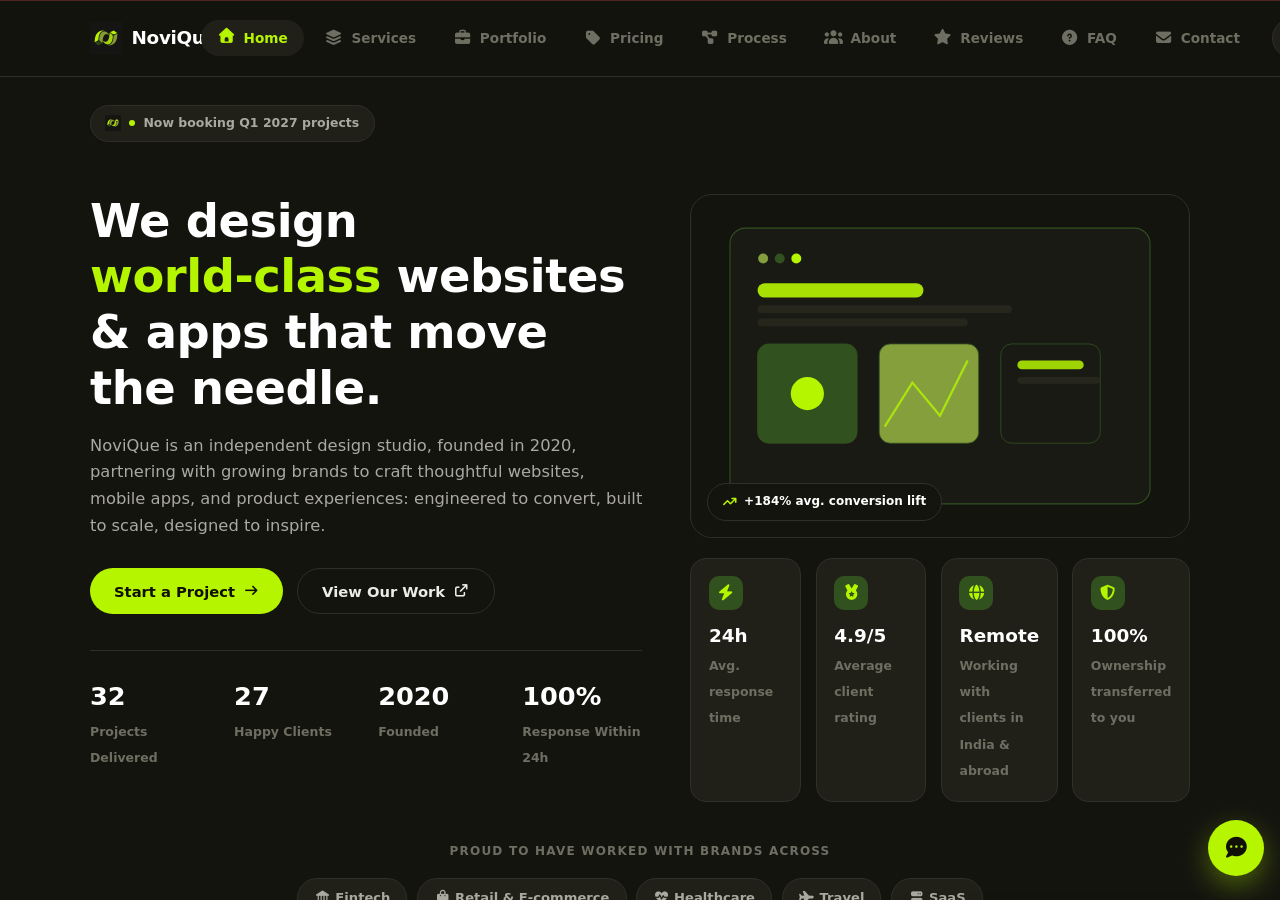
==== index.html @ 252ab69c "Initial publish from zip" ====
<!DOCTYPE html>
<html lang="en">
<head>
<meta charset="UTF-8">
<meta name="viewport" content="width=device-width, initial-scale=1.0, viewport-fit=cover, maximum-scale=5.0">
<title>NoviQue — Designed to Inspire | Independent Design Studio</title>
<meta name="description" content="NoviQue is an independent design studio crafting thoughtful websites, apps, UI/UX and branding for growing brands. Designed to Inspire.">
<meta name="keywords" content="digital agency, web design, web development, UI UX design, branding, mobile app design, AI solutions, SEO, digital marketing, India">
<meta name="author" content="NoviQue">
<meta name="theme-color" content="#14140F">
<meta name="color-scheme" content="dark">
<meta name="application-name" content="NoviQue">
<meta name="mobile-web-app-capable" content="yes">
<meta name="apple-mobile-web-app-capable" content="yes">
<meta name="apple-mobile-web-app-status-bar-style" content="black-translucent">
<meta name="apple-mobile-web-app-title" content="NoviQue">
<meta name="format-detection" content="telephone=no">

<!-- Open Graph -->
<meta property="og:type" content="website">
<meta property="og:title" content="NoviQue — Designed to Inspire">
<meta property="og:description" content="An independent design studio crafting thoughtful websites, apps, UI/UX and branding for growing brands.">
<meta property="og:image" content="assets/img/logo.png">
<meta property="og:url" content="https://novique.github.io/site">
<meta property="og:site_name" content="NoviQue">

<!-- Twitter -->
<meta name="twitter:card" content="summary_large_image">
<meta name="twitter:title" content="NoviQue — Designed to Inspire">
<meta name="twitter:description" content="An independent design studio crafting thoughtful websites, apps, UI/UX and branding for growing brands.">
<meta name="twitter:image" content="assets/img/logo.png">

<!-- Icons / PWA -->
<link rel="icon" type="image/png" sizes="32x32" href="icons/favicon-32.png">
<link rel="icon" type="image/png" sizes="16x16" href="icons/favicon-16.png">
<link rel="shortcut icon" href="icons/favicon.ico">
<link rel="apple-touch-icon" href="icons/apple-touch-icon.png">
<link rel="manifest" href="manifest.json">
<link rel="canonical" href="https://novique.github.io/site">

<!-- Fonts (self-hosted, no external CDN dependency) -->
<link rel="stylesheet" href="css/fonts.css">

<!-- Font Awesome (self-hosted) -->
<link rel="stylesheet" href="vendor/fontawesome/css/all.min.css">

<link rel="stylesheet" href="css/style.css">
</head>
<body>
<a href="#main" class="skip-link">Skip to content</a>

<div class="offline-banner" id="offlineBanner"><i class="fa-solid fa-wifi" aria-hidden="true"></i> You're offline — showing cached content</div>

<div id="loader" aria-hidden="true">
  <div class="loader-inner">
    <img src="assets/img/logo.png" alt="" class="loader-logo">
    <div class="loader-bar"></div>
    <span class="loader-text">Designed to Inspire</span>
  </div>
</div>

<div id="appRoot">

  <!-- ============ TOP BAR ============ -->
  <header class="topbar" id="topbar">
    <div class="container topbar-inner">
      <a href="#" class="topbar-logo" data-tab-link="home" aria-label="NoviQue Home">
        <img src="assets/img/logo.png" alt="">
        <span class="topbar-logo-text">NoviQue</span>
      </a>

      <nav class="desktop-nav" aria-label="Primary">
        <button class="tab-btn" data-tab="home"><i class="fa-solid fa-house" aria-hidden="true"></i> Home</button>
        <button class="tab-btn" data-tab="services"><i class="fa-solid fa-layer-group" aria-hidden="true"></i> Services</button>
        <button class="tab-btn" data-tab="portfolio"><i class="fa-solid fa-briefcase" aria-hidden="true"></i> Portfolio</button>
        <button class="tab-btn" data-tab="pricing"><i class="fa-solid fa-tag" aria-hidden="true"></i> Pricing</button>
        <button class="tab-btn" data-tab="process"><i class="fa-solid fa-diagram-project" aria-hidden="true"></i> Process</button>
        <button class="tab-btn" data-tab="about"><i class="fa-solid fa-users" aria-hidden="true"></i> About</button>
        <button class="tab-btn" data-tab="testimonials"><i class="fa-solid fa-star" aria-hidden="true"></i> Reviews</button>
        <button class="tab-btn" data-tab="faq"><i class="fa-solid fa-circle-question" aria-hidden="true"></i> FAQ</button>
        <button class="tab-btn" data-tab="contact"><i class="fa-solid fa-envelope" aria-hidden="true"></i> Contact</button>
      </nav>

      <div class="topbar-actions">
        <div class="currency-switch" id="currencySwitch">
          <button class="currency-trigger" id="currencyTrigger" aria-haspopup="listbox" aria-expanded="false">
            <span id="currencyTriggerLabel">₹ INR</span>
            <i class="fa-solid fa-chevron-down" aria-hidden="true"></i>
          </button>
          <ul class="currency-panel" id="currencyPanel" role="listbox" aria-label="Choose currency">
            <li class="currency-option active" role="option" aria-selected="true" data-currency="INR">
              <span>₹ INR — Indian Rupee</span>
            </li>
            <li class="currency-option" role="option" aria-selected="false" data-currency="USD">
              <span>$ USD — US Dollar</span><span class="rate">approx.</span>
            </li>
          </ul>
        </div>
        <button class="icon-btn" id="installBtnTop" aria-label="Install NoviQue app" title="Install app" style="display:none;">
          <i class="fa-solid fa-arrow-down-to-line" aria-hidden="true"></i>
        </button>
      </div>
    </div>
  </header>

  <!-- ============ PAGE VIEWPORT ============ -->
  <main class="pages" id="main">

    <!-- ============ HOME ============ -->
    <section class="page active" id="page-home" data-page="home">
      <div class="container page-inner">

        <div class="hero-badge">
          <img src="assets/img/logo.png" alt="">
          <span class="dot" aria-hidden="true"></span>
          Now booking Q1 2027 projects
        </div>

        <div class="hero-grid">
          <div class="hero-copy">
            <h1>We design <span class="accent">world&#8209;class</span> websites &amp; apps that move the needle.</h1>
            <p class="hero-sub">NoviQue is an independent design studio, founded in 2020, partnering with growing brands to craft thoughtful websites, mobile apps, and product experiences: engineered to convert, built to scale, designed to inspire.</p>
            <div class="hero-actions">
              <button class="btn btn-primary" data-tab-link="contact">Start a Project <i class="fa-solid fa-arrow-right" aria-hidden="true"></i></button>
              <button class="btn btn-outline" data-tab-link="portfolio">View Our Work <i class="fa-solid fa-arrow-up-right-from-square" aria-hidden="true"></i></button>
            </div>
            <div class="hero-stats">
              <div class="hero-stat"><b class="counter" data-target="32">0</b><span>Projects Delivered</span></div>
              <div class="hero-stat"><b class="counter" data-target="27">0</b><span>Happy Clients</span></div>
              <div class="hero-stat"><b>2020</b><span>Founded</span></div>
              <div class="hero-stat"><b class="counter" data-target="100" data-suffix="%">0</b><span>Response Within 24h</span></div>
            </div>
          </div>

          <div class="hero-visual">
            <div class="hero-visual-frame">
              <img src="assets/img/hero-visual.svg" alt="Fintech mobile app dashboard mockup" loading="lazy">
              <span class="hero-visual-tag"><i class="fa-solid fa-arrow-trend-up" aria-hidden="true"></i> +184% avg. conversion lift</span>
            </div>
            <div class="home-mini-cards">
              <div class="mini-card">
                <div class="icon"><i class="fa-solid fa-bolt" aria-hidden="true"></i></div>
                <b>24h</b><span>Avg. response time</span>
              </div>
              <div class="mini-card">
                <div class="icon"><i class="fa-solid fa-medal" aria-hidden="true"></i></div>
                <b>4.9/5</b><span>Average client rating</span>
              </div>
              <div class="mini-card">
                <div class="icon"><i class="fa-solid fa-globe" aria-hidden="true"></i></div>
                <b>Remote</b><span>Working with clients in India &amp; abroad</span>
              </div>
              <div class="mini-card">
                <div class="icon"><i class="fa-solid fa-shield-halved" aria-hidden="true"></i></div>
                <b>100%</b><span>Ownership transferred to you</span>
              </div>
            </div>
          </div>
        </div>

        <div class="section-block" style="margin-top:2.5rem;">
          <p class="trust-label">Proud to have worked with brands across</p>
          <div class="trust-row">
            <span class="trust-chip"><i class="fa-solid fa-landmark" aria-hidden="true"></i> Fintech</span>
            <span class="trust-chip"><i class="fa-solid fa-bag-shopping" aria-hidden="true"></i> Retail &amp; E-commerce</span>
            <span class="trust-chip"><i class="fa-solid fa-heart-pulse" aria-hidden="true"></i> Healthcare</span>
            <span class="trust-chip"><i class="fa-solid fa-plane" aria-hidden="true"></i> Travel</span>
            <span class="trust-chip"><i class="fa-solid fa-server" aria-hidden="true"></i> SaaS</span>
          </div>
        </div>

        <div class="home-cta-band section-block">
          <div>
            <h3>Have a project in mind?</h3>
            <p>Tell us about it — we typically reply within one business day.</p>
          </div>
          <button class="btn btn-primary" data-tab-link="contact">Get in Touch <i class="fa-solid fa-arrow-right" aria-hidden="true"></i></button>
        </div>

        <div class="mini-footer">
          <img src="assets/img/logo.png" alt="">
          <p>&copy; <span id="yearHome"></span> NoviQue Studio. All rights reserved.</p>
          <div class="mini-footer-links">
            <a href="#" data-tab-link="faq">Privacy Policy</a>
            <a href="#" data-tab-link="faq">Terms of Service</a>
            <a href="#" data-tab-link="contact">Contact</a>
          </div>
        </div>
      </div>
    </section>

    <!-- ============ SERVICES ============ -->
    <section class="page" id="page-services" data-page="services">
      <div class="container page-inner">
        <div class="page-hero">
          <span class="eyebrow">What We Do</span>
          <h2>Full-spectrum digital craft, under one studio.</h2>
          <p>From first sketch to shipped product, we cover every discipline needed to launch a brand that performs: strategically, visually, and technically.</p>
        </div>

        <div class="services-grid">
          <div class="service-card">
            <span class="service-num">01</span>
            <div class="service-icon"><i class="fa-solid fa-pen-ruler" aria-hidden="true"></i></div>
            <h3>Website Design</h3>
            <p>Bespoke, conversion-focused websites that reflect your brand's ambition, from marketing sites to complex web platforms.</p>
            <div class="service-tags"><span>Figma</span><span>Design Systems</span><span>Responsive</span></div>
            <div class="service-price-tag"><b class="price-inr" data-inr="24999">₹24,999</b><span>starting</span></div>
          </div>
          <div class="service-card">
            <span class="service-num">02</span>
            <div class="service-icon"><i class="fa-solid fa-code" aria-hidden="true"></i></div>
            <h3>Web Development</h3>
            <p>Fast, scalable front and back-end builds using modern frameworks, headless CMS, and rock-solid architecture.</p>
            <div class="service-tags"><span>React</span><span>Next.js</span><span>Headless CMS</span></div>
            <div class="service-price-tag"><b class="price-inr" data-inr="39999">₹39,999</b><span>starting</span></div>
          </div>
          <div class="service-card">
            <span class="service-num">03</span>
            <div class="service-icon"><i class="fa-solid fa-mobile-screen-button" aria-hidden="true"></i></div>
            <h3>Mobile App Design</h3>
            <p>Native and cross-platform app experiences engineered for delight, retention, and App Store-ready polish.</p>
            <div class="service-tags"><span>iOS</span><span>Android</span><span>Prototyping</span></div>
            <div class="service-price-tag"><b class="price-inr" data-inr="59999">₹59,999</b><span>starting</span></div>
          </div>
          <div class="service-card">
            <span class="service-num">04</span>
            <div class="service-icon"><i class="fa-solid fa-layer-group" aria-hidden="true"></i></div>
            <h3>UI/UX Design</h3>
            <p>Research-driven interface design that balances aesthetics with usability, validated through real user testing.</p>
            <div class="service-tags"><span>User Research</span><span>Wireframes</span><span>Motion</span></div>
            <div class="service-price-tag"><b class="price-inr" data-inr="19999">₹19,999</b><span>starting</span></div>
          </div>
          <div class="service-card">
            <span class="service-num">05</span>
            <div class="service-icon"><i class="fa-solid fa-palette" aria-hidden="true"></i></div>
            <h3>Branding</h3>
            <p>Identity systems: logo, typography, voice, and visual language, built to travel across every touchpoint.</p>
            <div class="service-tags"><span>Identity</span><span>Strategy</span><span>Guidelines</span></div>
            <div class="service-price-tag"><b class="price-inr" data-inr="14999">₹14,999</b><span>starting</span></div>
          </div>
          <div class="service-card">
            <span class="service-num">06</span>
            <div class="service-icon"><i class="fa-solid fa-brain" aria-hidden="true"></i></div>
            <h3>AI Solutions</h3>
            <p>Custom AI integrations, intelligent automations, and LLM-powered features embedded directly into your product.</p>
            <div class="service-tags"><span>LLM Integration</span><span>Automation</span><span>Copilots</span></div>
            <div class="service-price-tag"><b class="price-inr" data-inr="49999">₹49,999</b><span>starting</span></div>
          </div>
          <div class="service-card">
            <span class="service-num">07</span>
            <div class="service-icon"><i class="fa-solid fa-bullhorn" aria-hidden="true"></i></div>
            <h3>Digital Marketing</h3>
            <p>Performance campaigns across paid, social, and email, engineered around funnels that actually convert.</p>
            <div class="service-tags"><span>Paid Media</span><span>Email</span><span>Analytics</span></div>
            <div class="service-price-tag"><b class="price-inr" data-inr="12999">₹12,999</b><span>/ month</span></div>
          </div>
          <div class="service-card">
            <span class="service-num">08</span>
            <div class="service-icon"><i class="fa-solid fa-magnifying-glass-chart" aria-hidden="true"></i></div>
            <h3>SEO</h3>
            <p>Technical and content SEO that compounds, built for organic growth that outlasts any single campaign.</p>
            <div class="service-tags"><span>Technical SEO</span><span>Content</span><span>Link Building</span></div>
            <div class="service-price-tag"><b class="price-inr" data-inr="9999">₹9,999</b><span>/ month</span></div>
          </div>
          <div class="service-card">
            <span class="service-num">09</span>
            <div class="service-icon"><i class="fa-solid fa-cubes" aria-hidden="true"></i></div>
            <h3>Custom Software</h3>
            <p>Internal tools, SaaS platforms, and complex web applications engineered for scale and long-term maintainability.</p>
            <div class="service-tags"><span>SaaS</span><span>APIs</span><span>Cloud</span></div>
            <div class="service-price-tag"><b>Custom</b><span>quote</span></div>
          </div>
        </div>

        <div class="home-cta-band section-block">
          <div>
            <h3>Not sure which service fits?</h3>
            <p>Chat with Nova or send us your idea, we'll point you in the right direction.</p>
          </div>
          <button class="btn btn-primary" data-tab-link="contact">Ask Us <i class="fa-solid fa-arrow-right" aria-hidden="true"></i></button>
        </div>
      </div>
    </section>

    <!-- ============ PORTFOLIO ============ -->
    <section class="page" id="page-portfolio" data-page="portfolio">
      <div class="container page-inner">
        <div class="page-hero">
          <span class="eyebrow">Selected Work</span>
          <h2>Projects our clients are proud to show off.</h2>
          <p>A look at recent engagements across mobile apps, websites, branding and UI/UX.</p>
        </div>

        <div class="filter-bar" role="group" aria-label="Filter portfolio by category">
          <button class="filter-btn active" data-filter="all">All Work</button>
          <button class="filter-btn" data-filter="web">Web Design</button>
          <button class="filter-btn" data-filter="app">Mobile Apps</button>
          <button class="filter-btn" data-filter="brand">Branding</button>
          <button class="filter-btn" data-filter="uiux">UI/UX</button>
        </div>

        <div class="portfolio-grid" id="portfolioGrid">
          <article class="project-card show" data-category="app">
            <div class="project-media">
              <img src="assets/img/projects/orbital-finance.svg" alt="Orbital Finance mobile banking app interface" loading="lazy">
              <span class="project-cat">Mobile App</span>
            </div>
            <div class="project-info">
              <h3>Orbital Finance</h3>
              <p>Mobile banking app redesign for a fintech scale-up.</p>
              <div class="project-tags"><span>Figma</span><span>Swift UI</span><span>Fintech</span></div>
              <div class="project-result"><i class="fa-solid fa-arrow-trend-up" aria-hidden="true"></i> +64% user engagement</div>
            </div>
          </article>

          <article class="project-card show" data-category="web">
            <div class="project-media">
              <img src="assets/img/projects/northfield-goods.svg" alt="Northfield e-commerce website design" loading="lazy">
              <span class="project-cat">Web Design</span>
            </div>
            <div class="project-info">
              <h3>Northfield Goods</h3>
              <p>Headless commerce experience for a premium homeware brand.</p>
              <div class="project-tags"><span>Next.js</span><span>Shopify</span><span>E-commerce</span></div>
              <div class="project-result"><i class="fa-solid fa-arrow-trend-up" aria-hidden="true"></i> +112% conversion rate</div>
            </div>
          </article>

          <article class="project-card show" data-category="brand">
            <div class="project-media">
              <img src="assets/img/projects/quanta-health.svg" alt="Quanta Health brand identity design" loading="lazy">
              <span class="project-cat">Branding</span>
            </div>
            <div class="project-info">
              <h3>Quanta Health</h3>
              <p>Full identity system for a digital health platform.</p>
              <div class="project-tags"><span>Identity</span><span>Guidelines</span><span>Healthcare</span></div>
              <div class="project-result"><i class="fa-solid fa-arrow-trend-up" aria-hidden="true"></i> Rebrand across 14 touchpoints</div>
            </div>
          </article>

          <article class="project-card show" data-category="uiux">
            <div class="project-media">
              <img src="assets/img/projects/voltiq-dashboard.svg" alt="Voltiq SaaS dashboard UI/UX design" loading="lazy">
              <span class="project-cat">UI/UX</span>
            </div>
            <div class="project-info">
              <h3>Voltiq Dashboard</h3>
              <p>Data-dense SaaS dashboard redesigned for clarity.</p>
              <div class="project-tags"><span>User Research</span><span>Design System</span><span>SaaS</span></div>
              <div class="project-result"><i class="fa-solid fa-arrow-trend-up" aria-hidden="true"></i> -38% support tickets</div>
            </div>
          </article>

          <article class="project-card show" data-category="app">
            <div class="project-media">
              <img src="assets/img/projects/aeroloop-travel.svg" alt="Aeroloop travel booking app design" loading="lazy">
              <span class="project-cat">Mobile App</span>
            </div>
            <div class="project-info">
              <h3>Aeroloop Travel</h3>
              <p>Cross-platform booking app for a travel-tech startup.</p>
              <div class="project-tags"><span>React Native</span><span>Prototyping</span><span>Travel</span></div>
              <div class="project-result"><i class="fa-solid fa-arrow-trend-up" aria-hidden="true"></i> 4.8 star App Store rating</div>
            </div>
          </article>

          <article class="project-card show" data-category="web">
            <div class="project-media">
              <img src="assets/img/projects/lumen-retail.svg" alt="Lumen Retail marketing website design" loading="lazy">
              <span class="project-cat">Web Design</span>
            </div>
            <div class="project-info">
              <h3>Lumen Retail</h3>
              <p>Marketing site and CMS overhaul for a retail group.</p>
              <div class="project-tags"><span>Webflow</span><span>Animation</span><span>Retail</span></div>
              <div class="project-result"><i class="fa-solid fa-arrow-trend-up" aria-hidden="true"></i> +76% organic traffic</div>
            </div>
          </article>
        </div>

        <div class="empty-state" id="portfolioEmpty" style="display:none;">
          <i class="fa-regular fa-folder-open" aria-hidden="true"></i>
          No projects in this category yet — check back soon.
        </div>

        <!-- ============ CASE STUDIES ============ -->
        <div class="section-block" style="margin-top:2.75rem;">
          <div class="section-title-row">
            <span class="eyebrow">Deep Dives</span>
            <h2>The story behind the pixels.</h2>
            <p>A closer look at how we approach discovery, design and delivery. Tap a project to expand its case study.</p>
          </div>

          <div class="case-list">
            <div class="case-item">
              <div class="case-head" data-case-toggle>
                <div class="case-head-left">
                  <span class="case-num">01</span>
                  <div>
                    <h3>Orbital Finance: Mobile Banking Reimagined</h3>
                    <span>Fintech · Mobile App Design &amp; Development</span>
                  </div>
                </div>
                <span class="case-toggle"><i class="fa-solid fa-plus" aria-hidden="true"></i></span>
              </div>
              <div class="case-body">
                <div class="case-body-inner">
                  <img src="assets/img/projects/orbital-finance-case.svg" alt="Orbital Finance app screens" loading="lazy">
                  <div>
                    <p>Orbital Finance came to us with a functional but dated banking app losing users to sleeker competitors. We rebuilt the experience from research up: simplifying navigation, redesigning the transaction flow, and introducing a calmer visual language.</p>
                    <div class="case-meta">
                      <div><b>+64%</b><span>Engagement lift</span></div>
                      <div><b>12 wks</b><span>Design to launch</span></div>
                      <div><b>4.7 stars</b><span>App Store rating</span></div>
                      <div><b>-41%</b><span>Support tickets</span></div>
                    </div>
                    <button class="btn btn-sm btn-outline" data-tab-link="contact">Discuss a similar project</button>
                  </div>
                </div>
              </div>
            </div>

            <div class="case-item">
              <div class="case-head" data-case-toggle>
                <div class="case-head-left">
                  <span class="case-num">02</span>
                  <div>
                    <h3>Northfield Goods: Headless Commerce Rebuild</h3>
                    <span>Retail · Web Development &amp; SEO</span>
                  </div>
                </div>
                <span class="case-toggle"><i class="fa-solid fa-plus" aria-hidden="true"></i></span>
              </div>
              <div class="case-body">
                <div class="case-body-inner">
                  <img src="assets/img/projects/northfield-goods-case.svg" alt="Northfield Goods website screens" loading="lazy">
                  <div>
                    <p>Northfield needed a storefront that matched the quality of their products. We migrated them to a headless architecture, rebuilt the design system, and layered in technical SEO, turning their site into a genuine growth channel.</p>
                    <div class="case-meta">
                      <div><b>+112%</b><span>Conversion rate</span></div>
                      <div><b>+76%</b><span>Organic traffic</span></div>
                      <div><b>1.2s</b><span>Avg. load time</span></div>
                      <div><b>9 wks</b><span>Full rebuild</span></div>
                    </div>
                    <button class="btn btn-sm btn-outline" data-tab-link="contact">Discuss a similar project</button>
                  </div>
                </div>
              </div>
            </div>

            <div class="case-item">
              <div class="case-head" data-case-toggle>
                <div class="case-head-left">
                  <span class="case-num">03</span>
                  <div>
                    <h3>Voltiq: Simplifying a Complex SaaS Dashboard</h3>
                    <span>SaaS · UI/UX Design &amp; Design Systems</span>
                  </div>
                </div>
                <span class="case-toggle"><i class="fa-solid fa-plus" aria-hidden="true"></i></span>
              </div>
              <div class="case-body">
                <div class="case-body-inner">
                  <img src="assets/img/projects/voltiq-dashboard-case.svg" alt="Voltiq dashboard redesign screens" loading="lazy">
                  <div>
                    <p>Voltiq's dashboard had grown organically for years into something powerful but overwhelming. Through structured user research and a new component-based design system, we cut cognitive load without removing functionality.</p>
                    <div class="case-meta">
                      <div><b>-38%</b><span>Support tickets</span></div>
                      <div><b>+29%</b><span>Feature adoption</span></div>
                      <div><b>140+</b><span>Components shipped</span></div>
                      <div><b>16 wks</b><span>Research to rollout</span></div>
                    </div>
                    <button class="btn btn-sm btn-outline" data-tab-link="contact">Discuss a similar project</button>
                  </div>
                </div>
              </div>
            </div>
          </div>
        </div>

        <div class="home-cta-band section-block">
          <div>
            <h3>Want to see more?</h3>
            <p>Ask us for a curated deck of case studies relevant to your industry.</p>
          </div>
          <button class="btn btn-primary" data-tab-link="contact">See Full Portfolio <i class="fa-solid fa-arrow-right" aria-hidden="true"></i></button>
        </div>
      </div>
    </section>

    <!-- ============ PRICING ============ -->
    <section class="page" id="page-pricing" data-page="pricing">
      <div class="container page-inner">
        <div class="page-hero">
          <span class="eyebrow">Investment</span>
          <h2>Transparent pricing for every stage of growth.</h2>
          <p>Every plan is a starting point. We tailor scope, timeline and team composition to your goals during a free discovery call.</p>
        </div>

        <div class="pricing-intro-note" id="pricingIntroNote">
          <i class="fa-solid fa-circle-info" aria-hidden="true"></i>
          <span id="pricingIntroText">Prices shown in Indian Rupees (₹). Switch to USD from the currency selector at the top for an approximate conversion.</span>
        </div>

        <div class="pricing-grid">
          <div class="price-card">
            <div class="price-tier">Starter</div>
            <div class="price-amount"><b class="price-inr" data-inr="79999">₹79,999</b><span>/ project</span></div>
            <div class="price-amount-usd price-usd-line" data-inr="79999">approx. $963 USD</div>
            <p class="price-desc">For early-stage brands needing a polished, professional launchpad.</p>
            <ul class="price-features">
              <li><i class="fa-solid fa-circle-check" aria-hidden="true"></i> Up to 5 custom pages</li>
              <li><i class="fa-solid fa-circle-check" aria-hidden="true"></i> Responsive web design</li>
              <li><i class="fa-solid fa-circle-check" aria-hidden="true"></i> Basic SEO setup</li>
              <li><i class="fa-solid fa-circle-check" aria-hidden="true"></i> Content management system</li>
              <li><i class="fa-solid fa-circle-check" aria-hidden="true"></i> 2 weeks turnaround</li>
              <li><i class="fa-solid fa-circle-check" aria-hidden="true"></i> 30 days of support</li>
            </ul>
            <button class="btn btn-outline btn-block" data-tab-link="contact">Get Started</button>
          </div>

          <div class="price-card featured">
            <span class="price-badge">Most Popular</span>
            <div class="price-tier">Growth</div>
            <div class="price-amount"><b class="price-inr" data-inr="219999">₹2,19,999</b><span>/ project</span></div>
            <div class="price-amount-usd price-usd-line" data-inr="219999">approx. $2,650 USD</div>
            <p class="price-desc">For growing companies that need a full brand &amp; product experience.</p>
            <ul class="price-features">
              <li><i class="fa-solid fa-circle-check" aria-hidden="true"></i> Up to 15 custom pages</li>
              <li><i class="fa-solid fa-circle-check" aria-hidden="true"></i> UI/UX design system</li>
              <li><i class="fa-solid fa-circle-check" aria-hidden="true"></i> Advanced SEO &amp; analytics</li>
              <li><i class="fa-solid fa-circle-check" aria-hidden="true"></i> CMS + headless architecture</li>
              <li><i class="fa-solid fa-circle-check" aria-hidden="true"></i> Basic branding refresh</li>
              <li><i class="fa-solid fa-circle-check" aria-hidden="true"></i> 6 weeks turnaround</li>
              <li><i class="fa-solid fa-circle-check" aria-hidden="true"></i> 90 days of support</li>
            </ul>
            <button class="btn btn-primary btn-block" data-tab-link="contact">Get Started</button>
          </div>

          <div class="price-card">
            <div class="price-tier">Premium</div>
            <div class="price-amount"><b>Custom</b><span>quote</span></div>
            <div class="price-amount-usd">Tailored to scope</div>
            <p class="price-desc">For established brands and platforms needing full-scale digital transformation.</p>
            <ul class="price-features">
              <li><i class="fa-solid fa-circle-check" aria-hidden="true"></i> Unlimited pages &amp; flows</li>
              <li><i class="fa-solid fa-circle-check" aria-hidden="true"></i> Full brand identity system</li>
              <li><i class="fa-solid fa-circle-check" aria-hidden="true"></i> Native or cross-platform app</li>
              <li><i class="fa-solid fa-circle-check" aria-hidden="true"></i> Custom software &amp; AI features</li>
              <li><i class="fa-solid fa-circle-check" aria-hidden="true"></i> Dedicated project team</li>
              <li><i class="fa-solid fa-circle-check" aria-hidden="true"></i> Priority support &amp; SLAs</li>
              <li><i class="fa-solid fa-circle-check" aria-hidden="true"></i> Ongoing growth partnership</li>
            </ul>
            <button class="btn btn-outline btn-block" data-tab-link="contact">Request a Quote</button>
          </div>
        </div>

        <h3 class="pricing-addon-title">Add-ons &amp; retainers</h3>
        <div class="addon-grid">
          <div class="addon-card">
            <div><b>Monthly SEO retainer</b><span>Ongoing technical &amp; content SEO</span></div>
            <div class="addon-price price-inr" data-inr="9999">₹9,999/mo</div>
          </div>
          <div class="addon-card">
            <div><b>Monthly maintenance</b><span>Updates, backups &amp; monitoring</span></div>
            <div class="addon-price price-inr" data-inr="4999">₹4,999/mo</div>
          </div>
          <div class="addon-card">
            <div><b>Extra design page</b><span>Beyond plan scope</span></div>
            <div class="addon-price price-inr" data-inr="3999">₹3,999</div>
          </div>
          <div class="addon-card">
            <div><b>Rush delivery</b><span>Priority scheduling</span></div>
            <div class="addon-price price-inr" data-inr="14999">₹14,999</div>
          </div>
        </div>
      </div>
    </section>

    <!-- ============ PROCESS ============ -->
    <section class="page" id="page-process" data-page="process">
      <div class="container page-inner">
        <div class="page-hero">
          <span class="eyebrow">How We Work</span>
          <h2>A proven process, refined over 30+ projects.</h2>
          <p>Every engagement follows the same disciplined path: from understanding your business to supporting you long after launch.</p>
        </div>

        <div class="process-timeline">
          <div class="process-step">
            <div class="process-dot">01</div>
            <div><h4>Discover</h4><p>Stakeholder interviews, audits &amp; goal-setting.</p></div>
          </div>
          <div class="process-step">
            <div class="process-dot">02</div>
            <div><h4>Strategy</h4><p>Positioning, sitemaps &amp; success metrics.</p></div>
          </div>
          <div class="process-step">
            <div class="process-dot">03</div>
            <div><h4>Wireframe</h4><p>Low-fidelity structure &amp; user flows.</p></div>
          </div>
          <div class="process-step">
            <div class="process-dot">04</div>
            <div><h4>Design</h4><p>High-fidelity UI, motion &amp; design systems.</p></div>
          </div>
          <div class="process-step">
            <div class="process-dot">05</div>
            <div><h4>Development</h4><p>Clean, scalable, well-tested engineering.</p></div>
          </div>
          <div class="process-step">
            <div class="process-dot">06</div>
            <div><h4>Launch</h4><p>QA, performance tuning &amp; go-live support.</p></div>
          </div>
          <div class="process-step">
            <div class="process-dot">07</div>
            <div><h4>Support</h4><p>Ongoing care, iteration &amp; optimization.</p></div>
          </div>
        </div>

        <div class="home-cta-band section-block">
          <div>
            <h3>Ready to start Step 01?</h3>
            <p>Book a free discovery call and let's talk through your goals.</p>
          </div>
          <button class="btn btn-primary" data-tab-link="contact">Book a Call <i class="fa-solid fa-arrow-right" aria-hidden="true"></i></button>
        </div>
      </div>
    </section>

    <!-- ============ ABOUT ============ -->
    <section class="page" id="page-about" data-page="about">
      <div class="container page-inner">
        <div class="page-hero">
          <span class="eyebrow">About NoviQue</span>
          <h2>A studio built for brands who refuse to look ordinary.</h2>
        </div>

        <div class="about-grid">
          <div>
            <div class="about-visual">
              <img src="assets/img/about-visual.svg" alt="NoviQue design studio team collaborating" loading="lazy">
            </div>
          </div>
          <div class="about-copy">
            <p>NoviQue started in 2020 as a small design studio with a simple belief: most digital products settle for "good enough." We didn't want to build good enough. We wanted to build the kind of work our clients are genuinely proud to show off.</p>
            <p>We're a small, hands-on team of designers, engineers, and strategists working directly with founders and growing teams to ship websites and apps that actually move business metrics, not just fill a portfolio. No account managers, no hand-offs: you work with the people actually building your project.</p>
            <div class="about-values">
              <div class="about-value">
                <i class="fa-solid fa-bullseye" aria-hidden="true"></i>
                <div><b>Outcome-obsessed</b><p>Every pixel is tied to a measurable goal.</p></div>
              </div>
              <div class="about-value">
                <i class="fa-solid fa-handshake" aria-hidden="true"></i>
                <div><b>True partnership</b><p>We embed with your team, not just your inbox.</p></div>
              </div>
              <div class="about-value">
                <i class="fa-solid fa-gem" aria-hidden="true"></i>
                <div><b>Craft over trends</b><p>Timeless design decisions, not fads.</p></div>
              </div>
              <div class="about-value">
                <i class="fa-solid fa-bolt" aria-hidden="true"></i>
                <div><b>Built to scale</b><p>Architecture and systems made for growth.</p></div>
              </div>
            </div>
          </div>
        </div>

        <div class="about-counters">
          <div class="counter-item"><b class="counter" data-target="32">0</b><span>Projects Completed</span></div>
          <div class="counter-item"><b class="counter" data-target="27">0</b><span>Happy Clients</span></div>
          <div class="counter-item"><b>2020</b><span>Founded</span></div>
          <div class="counter-item"><b class="counter" data-target="100" data-suffix="%">0</b><span>Response Within 24h</span></div>
        </div>
      </div>
    </section>

    <!-- ============ TESTIMONIALS ============ -->
    <section class="page" id="page-testimonials" data-page="testimonials">
      <div class="container page-inner">
        <div class="page-hero">
          <span class="eyebrow">Client Voices</span>
          <h2>Trusted by teams who demand excellence.</h2>
        </div>

        <div class="testi-grid">
          <div class="testi-card">
            <div class="testi-stars" aria-label="5 out of 5 stars"><i class="fa-solid fa-star"></i><i class="fa-solid fa-star"></i><i class="fa-solid fa-star"></i><i class="fa-solid fa-star"></i><i class="fa-solid fa-star"></i></div>
            <p class="testi-quote">NoviQue didn't just redesign our app, they rebuilt how our users think about our product. Engagement metrics we'd been chasing for two years moved within a single quarter.</p>
            <div class="testi-person">
              <div class="testi-avatar">EM</div>
              <div><b>Elena Marsh</b><span>Head of Product, Orbital Finance</span></div>
            </div>
          </div>
          <div class="testi-card">
            <div class="testi-stars" aria-label="5 out of 5 stars"><i class="fa-solid fa-star"></i><i class="fa-solid fa-star"></i><i class="fa-solid fa-star"></i><i class="fa-solid fa-star"></i><i class="fa-solid fa-star"></i></div>
            <p class="testi-quote">The team's process is exceptional: thorough discovery, sharp strategy, and design work that felt custom-built for our brand from the very first concept.</p>
            <div class="testi-person">
              <div class="testi-avatar">DO</div>
              <div><b>Daniel Osei</b><span>Founder, Northfield Goods</span></div>
            </div>
          </div>
          <div class="testi-card">
            <div class="testi-stars" aria-label="5 out of 5 stars"><i class="fa-solid fa-star"></i><i class="fa-solid fa-star"></i><i class="fa-solid fa-star"></i><i class="fa-solid fa-star"></i><i class="fa-solid fa-star"></i></div>
            <p class="testi-quote">We've worked with three other agencies before NoviQue. None came close to this level of craft, communication, and genuine investment in our results.</p>
            <div class="testi-person">
              <div class="testi-avatar">PN</div>
              <div><b>Priya Nathan</b><span>VP Design, Voltiq</span></div>
            </div>
          </div>
          <div class="testi-card">
            <div class="testi-stars" aria-label="5 out of 5 stars"><i class="fa-solid fa-star"></i><i class="fa-solid fa-star"></i><i class="fa-solid fa-star"></i><i class="fa-solid fa-star"></i><i class="fa-solid fa-star"></i></div>
            <p class="testi-quote">Our new site paid for itself within six weeks of launch. NoviQue understands that great design has to perform, not just look good.</p>
            <div class="testi-person">
              <div class="testi-avatar">MV</div>
              <div><b>Marcus Vale</b><span>CEO, Lumen Retail</span></div>
            </div>
          </div>
        </div>
      </div>
    </section>

    <!-- ============ FAQ ============ -->
    <section class="page" id="page-faq" data-page="faq">
      <div class="container page-inner">
        <div class="page-hero">
          <span class="eyebrow">Questions</span>
          <h2>Frequently asked questions.</h2>
          <p>Can't find what you're looking for? Reach out and our team will get back to you within one business day.</p>
        </div>

        <div class="faq-wrap">
          <div class="faq-item">
            <div class="faq-q" data-faq-toggle><h4>How long does a typical project take?</h4><i class="fa-solid fa-plus" aria-hidden="true"></i></div>
            <div class="faq-a"><div class="faq-a-inner">Timelines depend on scope: a marketing site typically takes 2 to 4 weeks, while a full product design and development engagement runs 8 to 16 weeks. We'll give you a precise timeline after our discovery call.</div></div>
          </div>
          <div class="faq-item">
            <div class="faq-q" data-faq-toggle><h4>Do you work with startups or only enterprise clients?</h4><i class="fa-solid fa-plus" aria-hidden="true"></i></div>
            <div class="faq-a"><div class="faq-a-inner">Both. Our Starter and Growth plans are built for early-stage and scaling companies, while our Premium tier serves enterprise teams needing dedicated resourcing and custom software.</div></div>
          </div>
          <div class="faq-item">
            <div class="faq-q" data-faq-toggle><h4>What does the payment structure look like?</h4><i class="fa-solid fa-plus" aria-hidden="true"></i></div>
            <div class="faq-a"><div class="faq-a-inner">Most engagements are split into three milestones: 40% at kickoff, 30% at design approval, and 30% at launch. Retainer and monthly billing options are available for ongoing partnerships. Payments accepted via UPI, bank transfer and major cards.</div></div>
          </div>
          <div class="faq-item">
            <div class="faq-q" data-faq-toggle><h4>Will I own the final designs and code?</h4><i class="fa-solid fa-plus" aria-hidden="true"></i></div>
            <div class="faq-a"><div class="faq-a-inner">Absolutely. Once final payment is received, full ownership of all design files, source code and assets transfers to you: no licensing fees, no lock-in.</div></div>
          </div>
          <div class="faq-item">
            <div class="faq-q" data-faq-toggle><h4>Do you offer support after launch?</h4><i class="fa-solid fa-plus" aria-hidden="true"></i></div>
            <div class="faq-a"><div class="faq-a-inner">Yes, every plan includes a support window post-launch, and we offer ongoing retainer packages for continued iteration, monitoring and optimization work.</div></div>
          </div>
          <div class="faq-item">
            <div class="faq-q" data-faq-toggle><h4>Can you work with our existing in-house team?</h4><i class="fa-solid fa-plus" aria-hidden="true"></i></div>
            <div class="faq-a"><div class="faq-a-inner">Definitely. We regularly collaborate alongside internal design, product and engineering teams, either leading a workstream or supporting yours as an extension of it.</div></div>
          </div>
          <div class="faq-item">
            <div class="faq-q" data-faq-toggle><h4>Do you charge in Indian Rupees or US Dollars?</h4><i class="fa-solid fa-plus" aria-hidden="true"></i></div>
            <div class="faq-a"><div class="faq-a-inner">Our default pricing is listed in Indian Rupees (₹). International clients can view an approximate USD conversion using the currency switcher, and final invoices can be issued in either currency by agreement.</div></div>
          </div>
        </div>
      </div>
    </section>

    <!-- ============ CONTACT ============ -->
    <section class="page" id="page-contact" data-page="contact">
      <div class="container page-inner">
        <div class="page-hero">
          <span class="eyebrow">Get In Touch</span>
          <h2>Let's build something worth remembering.</h2>
          <p>Tell us about your project and we'll respond within one business day.</p>
        </div>

        <div class="contact-detail">
          <i class="fa-solid fa-envelope" aria-hidden="true"></i>
          <div><a href="mailto:novique.team@gmail.com">novique.team@gmail.com</a><span>General &amp; project inquiries</span></div>
        </div>
        <div class="contact-detail">
          <i class="fa-solid fa-phone" aria-hidden="true"></i>
          <div><a href="tel:+919366915733">+91 93669 15733</a><span>Mon to Sat, 10am to 7pm IST</span></div>
        </div>
        <div class="contact-detail">
          <i class="fa-brands fa-whatsapp" aria-hidden="true"></i>
          <div><a href="https://wa.me/919366915733" target="_blank" rel="noopener">+91 93669 15733</a><span>Chat with us on WhatsApp</span></div>
        </div>
        <div class="contact-detail">
          <i class="fa-solid fa-location-dot" aria-hidden="true"></i>
          <div><b>Remote-first studio, India</b><span>Working with clients everywhere</span></div>
        </div>

        <div class="contact-quick-row">
          <a class="contact-quick whatsapp" href="https://wa.me/919366915733" target="_blank" rel="noopener"><i class="fa-brands fa-whatsapp" aria-hidden="true"></i> WhatsApp</a>
          <a class="contact-quick mail" href="mailto:novique.team@gmail.com"><i class="fa-solid fa-envelope" aria-hidden="true"></i> Email</a>
          <a class="contact-quick call" href="tel:+919366915733"><i class="fa-solid fa-phone" aria-hidden="true"></i> Call</a>
        </div>

        <div class="contact-social">
          <a href="https://instagram.com/novique.team" target="_blank" rel="noopener" aria-label="NoviQue on Instagram"><i class="fa-brands fa-instagram" aria-hidden="true"></i></a>
          <a href="https://linkedin.com/company/novique" target="_blank" rel="noopener" aria-label="NoviQue on LinkedIn"><i class="fa-brands fa-linkedin-in" aria-hidden="true"></i></a>
          <a href="https://x.com/novique" target="_blank" rel="noopener" aria-label="NoviQue on X"><i class="fa-brands fa-x-twitter" aria-hidden="true"></i></a>
          <a href="https://dribbble.com/novique" target="_blank" rel="noopener" aria-label="NoviQue on Dribbble"><i class="fa-brands fa-dribbble" aria-hidden="true"></i></a>
        </div>

        <form class="contact-form" id="contactForm" novalidate>
          <div class="form-success" id="formSuccess"><i class="fa-solid fa-circle-check" aria-hidden="true"></i> Thanks, your message has been sent. We'll be in touch within one business day.</div>
          <div class="form-row">
            <div class="form-group">
              <label for="fname">Full Name</label>
              <input type="text" id="fname" name="fname" placeholder="Your full name" required autocomplete="name">
            </div>
            <div class="form-group">
              <label for="femail">Email Address</label>
              <input type="email" id="femail" name="femail" placeholder="you@company.com" required autocomplete="email">
            </div>
          </div>
          <div class="form-row">
            <div class="form-group">
              <label for="fphone">Phone / WhatsApp</label>
              <input type="tel" id="fphone" name="fphone" placeholder="+91 XXXXX XXXXX" autocomplete="tel">
            </div>
            <div class="form-group">
              <label for="fservice">Service Needed</label>
              <select id="fservice" name="fservice">
                <option>Website Design</option>
                <option>Web Development</option>
                <option>Mobile App Design</option>
                <option>UI/UX Design</option>
                <option>Branding</option>
                <option>AI Solutions</option>
                <option>Digital Marketing</option>
                <option>SEO</option>
                <option>Custom Software</option>
                <option>Not sure yet</option>
              </select>
            </div>
          </div>
          <div class="form-group">
            <label for="fbudget">Estimated Budget (INR)</label>
            <select id="fbudget" name="fbudget">
              <option>Under ₹50,000</option>
              <option>₹50,000 to ₹1,50,000</option>
              <option>₹1,50,000 to ₹5,00,000</option>
              <option>₹5,00,000+</option>
            </select>
          </div>
          <div class="form-group">
            <label for="fmessage">Project Details</label>
            <textarea id="fmessage" name="fmessage" placeholder="Tell us about your goals, timeline, and anything else we should know..." required></textarea>
          </div>
          <button type="submit" class="btn btn-primary btn-block">Send Project Inquiry <i class="fa-solid fa-paper-plane" aria-hidden="true"></i></button>
          <p class="form-note">By submitting, you agree to our <a href="#" data-tab-link="faq">Privacy Policy</a>. No spam, ever. This form opens your email app — no data is stored on our servers.</p>
        </form>

        <div class="mini-footer">
          <img src="assets/img/logo.png" alt="">
          <p>NoviQue Studio · novique.team@gmail.com · +91 93669 15733</p>
          <p>&copy; <span id="yearContact"></span> NoviQue. All rights reserved.</p>
        </div>
      </div>
    </section>

  </main>

  <!-- ============ BOTTOM TAB BAR (mobile) ============ -->
  <nav class="tabbar" id="tabbar" aria-label="Primary mobile navigation">
    <button class="tab-btn active" data-tab="home"><i class="fa-solid fa-house" aria-hidden="true"></i> Home</button>
    <button class="tab-btn" data-tab="services"><i class="fa-solid fa-layer-group" aria-hidden="true"></i> Services</button>
    <button class="tab-btn" data-tab="portfolio"><i class="fa-solid fa-briefcase" aria-hidden="true"></i> Work</button>
    <button class="tab-btn" data-tab="pricing"><i class="fa-solid fa-tag" aria-hidden="true"></i> Pricing</button>
    <button class="tab-btn" id="moreTabBtn"><i class="fa-solid fa-ellipsis" aria-hidden="true"></i> More</button>
  </nav>

</div>

<!-- ============ MORE SHEET ============ -->
<div class="more-sheet-backdrop" id="moreSheetBackdrop">
  <div class="more-sheet" role="dialog" aria-label="More navigation options" aria-hidden="true">
    <div class="more-sheet-handle"></div>
    <div class="more-sheet-title">More</div>
    <div class="more-sheet-grid">
      <button class="more-sheet-item" data-tab="process"><i class="fa-solid fa-diagram-project" aria-hidden="true"></i> Process</button>
      <button class="more-sheet-item" data-tab="about"><i class="fa-solid fa-users" aria-hidden="true"></i> About</button>
      <button class="more-sheet-item" data-tab="testimonials"><i class="fa-solid fa-star" aria-hidden="true"></i> Reviews</button>
      <button class="more-sheet-item" data-tab="faq"><i class="fa-solid fa-circle-question" aria-hidden="true"></i> FAQ</button>
      <button class="more-sheet-item" data-tab="contact"><i class="fa-solid fa-envelope" aria-hidden="true"></i> Contact</button>
      <button class="more-sheet-item" id="moreInstallBtn"><i class="fa-solid fa-arrow-down-to-line" aria-hidden="true"></i> Install App</button>
    </div>
  </div>
</div>

<!-- Page-level up arrow -->
<button class="page-uptop" id="pageUpTop" aria-label="Scroll to top"><i class="fa-solid fa-arrow-up" aria-hidden="true"></i></button>

<!-- Install banner -->
<div class="install-banner" id="installBanner">
  <img src="assets/img/logo.png" alt="">
  <div class="install-banner-text">
    <b>Install NoviQue</b>
    <span>Add to your home screen for quick access</span>
  </div>
  <div class="install-banner-actions">
    <button class="btn btn-primary btn-sm" id="installAcceptBtn">Install</button>
    <button class="install-dismiss" id="installDismissBtn" aria-label="Dismiss"><i class="fa-solid fa-xmark" aria-hidden="true"></i></button>
  </div>
</div>

<!-- Toast -->
<div class="toast" id="toast"><i class="fa-solid fa-circle-check" aria-hidden="true"></i> <span id="toastText">Done</span></div>

<!-- ============ NOVA CHAT WIDGET ============ -->
<button class="nova-launcher" id="novaLauncher" aria-label="Open chat with Nova" aria-expanded="false">
  <span class="nova-dot" id="novaDot"></span>
  <i class="fa-solid fa-comment-dots nova-icon-chat" aria-hidden="true"></i>
  <i class="fa-solid fa-xmark nova-icon-close" aria-hidden="true"></i>
</button>

<div class="nova-window" id="novaWindow" role="dialog" aria-label="Nova chat assistant" aria-hidden="true">
  <button class="nova-scrolltop" id="novaScrollTop" aria-label="Scroll to top of chat"><i class="fa-solid fa-arrow-up" aria-hidden="true"></i></button>
  <div class="nova-head">
    <div class="nova-head-avatar">
      <i class="fa-solid fa-seedling" aria-hidden="true"></i>
      <span class="nova-head-status" aria-hidden="true"></span>
    </div>
    <div class="nova-head-info">
      <b>Nova</b>
      <span>NoviQue Assistant</span>
    </div>
    <button class="nova-head-btn" id="novaClearBtn" aria-label="Clear chat" title="Clear chat"><i class="fa-solid fa-broom" aria-hidden="true"></i></button>
    <button class="nova-head-btn" id="novaCloseBtn" aria-label="Close chat"><i class="fa-solid fa-xmark" aria-hidden="true"></i></button>
  </div>

  <div class="nova-body" id="novaBody"></div>

  <div class="nova-faq" id="novaFaq">
    <button type="button" data-q="What services do you offer?">Services</button>
    <button type="button" data-q="How much does a project cost?">Pricing</button>
    <button type="button" data-q="How long does a project take?">Timeline</button>
    <button type="button" data-q="How do I start a project with you?">Get started</button>
  </div>

  <form class="nova-input-row" id="novaForm">
    <textarea id="novaInput" placeholder="Message Nova..." rows="1" maxlength="600"></textarea>
    <button type="submit" class="nova-send" id="novaSend" aria-label="Send message">
      <i class="fa-solid fa-arrow-up" aria-hidden="true"></i>
    </button>
  </form>

  <div class="nova-foot">Nova can make mistakes. Built by <span>NoviQue</span> · v1.0</div>
</div>

<script src="js/app.js"></script>
</body>
</html>
---- css/fonts.css ----
/* ============================================================
   NOVIQUE — Self-hosted fonts
   Sora (display) + Manrope (body). No external CDN dependency.
   ============================================================ */

@font-face{
  font-family:'Sora';
  font-style:normal;
  font-weight:400;
  font-display:swap;
  src: url('../vendor/fonts/sora/sora-latin-400-normal.woff2') format('woff2');
}
@font-face{
  font-family:'Sora';
  font-style:normal;
  font-weight:600;
  font-display:swap;
  src: url('../vendor/fonts/sora/sora-latin-600-normal.woff2') format('woff2');
}
@font-face{
  font-family:'Sora';
  font-style:normal;
  font-weight:700;
  font-display:swap;
  src: url('../vendor/fonts/sora/sora-latin-700-normal.woff2') format('woff2');
}
@font-face{
  font-family:'Sora';
  font-style:normal;
  font-weight:800;
  font-display:swap;
  src: url('../vendor/fonts/sora/sora-latin-800-normal.woff2') format('woff2');
}

@font-face{
  font-family:'Manrope';
  font-style:normal;
  font-weight:400;
  font-display:swap;
  src: url('../vendor/fonts/manrope/manrope-latin-400-normal.woff2') format('woff2');
}
@font-face{
  font-family:'Manrope';
  font-style:normal;
  font-weight:500;
  font-display:swap;
  src: url('../vendor/fonts/manrope/manrope-latin-500-normal.woff2') format('woff2');
}
@font-face{
  font-family:'Manrope';
  font-style:normal;
  font-weight:600;
  font-display:swap;
  src: url('../vendor/fonts/manrope/manrope-latin-600-normal.woff2') format('woff2');
}
@font-face{
  font-family:'Manrope';
  font-style:normal;
  font-weight:700;
  font-display:swap;
  src: url('../vendor/fonts/manrope/manrope-latin-700-normal.woff2') format('woff2');
}
@font-face{
  font-family:'Manrope';
  font-style:normal;
  font-weight:800;
  font-display:swap;
  src: url('../vendor/fonts/manrope/manrope-latin-800-normal.woff2') format('woff2');
}
---- css/style.css ----
/* ============================================================
   NOVIQUE — Designed to Inspire
   Production stylesheet · PWA v1.0
   Black / Olive / Lime system. Tab-based app shell (no long scroll).
   ============================================================ */

:root{
  --bg: #14140F;
  --bg-soft: #1A1A15;
  --bg-elevated: #202018;
  --bg-elevated-2: #26261C;
  --dark-green: #31511E;
  --olive: #859F3D;
  --lime: #B6F500;
  --lime-dim: #8FC400;
  --white: #FFFFFF;

  --ink: #ECECE6;
  --ink-dim: #A9A99F;
  --ink-faint: #6E6E62;
  --border-soft: #302F26;
  --border-lime: #4C5A22;

  --danger: #E5484D;
  --success: #4CC38A;

  --font-display: 'Sora', system-ui, sans-serif;
  --font-body: 'Manrope', system-ui, sans-serif;

  --radius-sm: 10px;
  --radius-md: 16px;
  --radius-lg: 22px;
  --radius-full: 999px;

  --ease: cubic-bezier(0.16, 1, 0.3, 1);
  --ease-soft: cubic-bezier(0.4, 0, 0.2, 1);

  --topbar-h: 64px;
  --tabbar-h: 68px;
  --safe-top: env(safe-area-inset-top, 0px);
  --safe-bottom: env(safe-area-inset-bottom, 0px);
}

*,*::before,*::after{ box-sizing: border-box; margin:0; padding:0; }

html{ -webkit-tap-highlight-color: transparent; }
* { accent-color: var(--lime); }

body{
  background: var(--bg);
  color: var(--ink);
  font-family: var(--font-body);
  font-weight: 500;
  font-size: 16px;
  line-height: 1.65;
  letter-spacing: 0.001em;
  -webkit-font-smoothing: antialiased;
  -moz-osx-font-smoothing: grayscale;
  overscroll-behavior-y: none;
}

@media (prefers-reduced-motion: reduce){
  *,*::before,*::after{
    animation-duration: 0.001ms !important;
    animation-iteration-count: 1 !important;
    transition-duration: 0.001ms !important;
  }
}

img{ max-width:100%; display:block; }
a{ color: inherit; text-decoration: none; }
ul{ list-style: none; }
button{ font-family: inherit; cursor: pointer; border:none; background:none; color:inherit; }
input, textarea, select{ font-family: inherit; }
svg{ display:block; }

::-webkit-scrollbar{ width: 8px; height:8px; }
::-webkit-scrollbar-track{ background: transparent; }
::-webkit-scrollbar-thumb{ background: var(--border-soft); border-radius: 10px; }
::-webkit-scrollbar-thumb:hover{ background: var(--olive); }
* { scrollbar-color: var(--border-soft) transparent; scrollbar-width: thin; }

::selection{ background: var(--lime); color: #111; }

a:focus-visible, button:focus-visible, input:focus-visible, textarea:focus-visible, select:focus-visible, [tabindex]:focus-visible{
  outline: 2px solid var(--lime);
  outline-offset: 2px;
  border-radius: 4px;
}

.skip-link{
  position:fixed; left:1rem; top:-60px; background:var(--lime); color:#111;
  padding:0.75rem 1.25rem; border-radius:8px; z-index:999; font-weight:700;
  transition: top .3s var(--ease);
}
.skip-link:focus{ top: 1rem; }

h1,h2,h3,h4,h5,h6{
  font-family: var(--font-display);
  font-weight: 700;
  line-height: 1.2;
  letter-spacing: -0.01em;
  color: var(--white);
}
h1{ font-size: clamp(1.9rem, 6vw, 2.9rem); }
h2{ font-size: clamp(1.5rem, 4.6vw, 2.1rem); }
h3{ font-size: clamp(1.15rem, 3vw, 1.35rem); }
p{ color: var(--ink-dim); }

.container{
  max-width: 1180px;
  margin: 0 auto;
  padding: 0 clamp(1.1rem, 4vw, 2rem);
}

.visually-hidden{
  position:absolute; width:1px; height:1px; overflow:hidden;
  clip:rect(0,0,0,0); white-space:nowrap; border:0; padding:0; margin:-1px;
}

/* ============ APP SHELL ============ */
html, body{ height:100%; }
#appRoot{
  min-height: 100vh;
  min-height: 100dvh;
  display:flex;
  flex-direction:column;
}

/* ---- Splash / loader ---- */
#loader{
  position:fixed; inset:0; z-index:9999;
  background:var(--bg);
  display:flex; align-items:center; justify-content:center;
  transition: opacity .5s var(--ease), visibility .5s var(--ease);
}
#loader.hidden{ opacity:0; visibility:hidden; pointer-events:none; }
.loader-inner{ display:flex; flex-direction:column; align-items:center; gap:1.25rem; }
.loader-logo{ width:64px; height:64px; animation: loaderPulse 1.4s var(--ease-soft) infinite; }
@keyframes loaderPulse{ 0%,100%{ transform:scale(1); opacity:1; } 50%{ transform:scale(1.08); opacity:.75; } }
.loader-bar{ width:140px; height:3px; background:var(--border-soft); border-radius:10px; overflow:hidden; position:relative; }
.loader-bar::after{
  content:''; position:absolute; inset:0 auto 0 0; width:40%; background:var(--lime); border-radius:10px;
  animation: loaderSlide 1.1s var(--ease-soft) infinite;
}
@keyframes loaderSlide{ 0%{ left:-40%; } 100%{ left:100%; } }
.loader-text{ font-family: var(--font-display); font-size:0.72rem; letter-spacing:0.18em; color: var(--ink-faint); text-transform:uppercase; }

/* ---- Top bar ---- */
.topbar{
  position:sticky; top:0; z-index:500;
  height: calc(var(--topbar-h) + var(--safe-top));
  padding-top: var(--safe-top);
  background: rgba(20,20,15,0.92);
  backdrop-filter: blur(14px);
  -webkit-backdrop-filter: blur(14px);
  border-bottom: 1px solid var(--border-soft);
  flex-shrink:0;
}
.topbar-inner{
  height: var(--topbar-h);
  display:flex; align-items:center; justify-content:space-between; gap:1rem;
}
.topbar-logo{ display:flex; align-items:center; gap:0.6rem; }
.topbar-logo img{ width:32px; height:32px; }
.topbar-logo-text{ font-family:var(--font-display); font-weight:800; font-size:1.15rem; color:var(--white); letter-spacing:-0.02em; }
.topbar-actions{ display:flex; align-items:center; gap:0.5rem; }

.desktop-nav{ display:none; }

.icon-btn{
  width:40px; height:40px; border-radius:var(--radius-full);
  display:flex; align-items:center; justify-content:center;
  color:var(--ink); font-size:1.05rem;
  background:var(--bg-elevated);
  border:1px solid var(--border-soft);
  transition: background .2s var(--ease), transform .15s var(--ease), border-color .2s var(--ease);
}
.icon-btn:hover{ background:var(--bg-elevated-2); border-color:var(--border-lime); }
.icon-btn:active{ transform:scale(0.92); }

/* Currency switcher */
.currency-switch{ position:relative; }
.currency-trigger{
  display:flex; align-items:center; gap:0.35rem;
  height:40px; padding:0 0.75rem; border-radius:var(--radius-full);
  background:var(--bg-elevated); border:1px solid var(--border-soft);
  color:var(--ink); font-weight:700; font-size:0.85rem;
}
.currency-trigger:hover{ border-color:var(--border-lime); }
.currency-trigger i{ font-size:0.65rem; color:var(--ink-faint); transition:transform .2s var(--ease); }
.currency-switch.open .currency-trigger i{ transform:rotate(180deg); }
.currency-panel{
  position:absolute; top:calc(100% + 8px); right:0; min-width:190px;
  background:var(--bg-elevated); border:1px solid var(--border-soft); border-radius:var(--radius-md);
  box-shadow:0 12px 32px rgba(0,0,0,0.45);
  opacity:0; visibility:hidden; transform:translateY(-6px);
  transition: opacity .18s var(--ease), transform .18s var(--ease), visibility .18s;
  z-index:600; overflow:hidden;
}
.currency-switch.open .currency-panel{ opacity:1; visibility:visible; transform:translateY(0); }
.currency-option{
  display:flex; align-items:center; justify-content:space-between; gap:0.75rem;
  width:100%; padding:0.7rem 0.9rem; font-size:0.88rem; font-weight:700; color:var(--ink-dim);
}
.currency-option:hover{ background:var(--bg-elevated-2); color:var(--white); }
.currency-option.active{ color:var(--lime); }
.currency-option .rate{ font-size:0.72rem; color:var(--ink-faint); font-weight:600; }

/* ---- Page viewport ---- */
.pages{
  flex:1 1 auto;
  overflow:hidden;
  position:relative;
}
.page{
  position:absolute; inset:0;
  overflow-y:auto;
  overflow-x:hidden;
  -webkit-overflow-scrolling:touch;
  padding-bottom: calc(2.5rem + var(--tabbar-h) + var(--safe-bottom));
  opacity:0;
  visibility:hidden;
  transform: translateY(8px);
  transition: opacity .28s var(--ease-soft), transform .28s var(--ease-soft);
  pointer-events:none;
}
.page.active{
  opacity:1; visibility:visible; transform:translateY(0); pointer-events:auto;
  z-index:2;
}
.page-inner{ padding-top: 1.75rem; }

.page-hero{
  padding: 0.25rem 0 1.75rem;
  border-bottom:1px solid var(--border-soft);
  margin-bottom:2rem;
}
.page-hero .eyebrow{ margin-bottom:0.6rem; }
.page-hero p{ margin-top:0.75rem; max-width:640px; font-size:1rem; }

.eyebrow{
  display:inline-flex; align-items:center; gap:0.5rem;
  font-family: var(--font-display); font-weight:700; font-size:0.72rem;
  letter-spacing:0.14em; color:var(--lime); text-transform:uppercase;
}
.eyebrow::before{ content:''; width:16px; height:2px; background:var(--lime); border-radius:2px; }

.section-block{ margin-bottom:2.5rem; }
.section-block:last-child{ margin-bottom:0; }
.section-title-row{ margin-bottom:1.25rem; }
.section-title-row p{ margin-top:0.5rem; font-size:0.95rem; max-width:560px; }

/* ============ BUTTONS ============ */
.btn{
  display:inline-flex; align-items:center; justify-content:center; gap:0.55rem;
  padding: 0.85rem 1.5rem; border-radius: var(--radius-full);
  font-family: var(--font-display); font-weight:700; font-size:0.92rem;
  transition: transform .2s var(--ease), background .2s var(--ease), border-color .2s var(--ease), color .2s var(--ease);
  white-space:nowrap;
}
.btn-primary{ background:var(--lime); color:#101007; }
.btn-primary:hover{ background:var(--white); transform:translateY(-2px); }
.btn-primary:active{ transform:scale(0.97); }
.btn-outline{ background:transparent; color:var(--ink); border:1.5px solid var(--border-soft); }
.btn-outline:hover{ border-color:var(--lime); color:var(--lime); }
.btn-sm{ padding:0.65rem 1.2rem; font-size:0.82rem; }
.btn-block{ width:100%; }
.btn i{ font-size:0.85em; }

/* ============ HOME PAGE ============ */
.hero-badge{
  display:inline-flex; align-items:center; gap:0.5rem;
  padding:0.45rem 0.9rem; border-radius:var(--radius-full);
  background:var(--bg-elevated); border:1px solid var(--border-soft);
  font-size:0.78rem; font-weight:700; color:var(--ink-dim); margin-bottom:1.25rem;
}
.hero-badge img{ width:16px; height:16px; }
.hero-badge .dot{ width:6px; height:6px; border-radius:50%; background:var(--lime); }

.hero-copy h1{ margin-bottom:1rem; }
.hero-copy h1 .accent{ color:var(--lime); }
.hero-sub{ font-size:1.02rem; max-width:560px; margin-bottom:1.75rem; }
.hero-actions{ display:flex; flex-wrap:wrap; gap:0.85rem; margin-bottom:2.25rem; }

.hero-stats{
  display:grid; grid-template-columns:repeat(2,1fr); gap:1rem 1.5rem;
  padding-top:1.5rem; border-top:1px solid var(--border-soft);
}
.hero-stat b{ display:block; font-family:var(--font-display); font-size:1.6rem; color:var(--white); font-weight:800; }
.hero-stat span{ font-size:0.78rem; color:var(--ink-faint); font-weight:600; }

.hero-visual{ margin-top:2rem; }
.hero-visual-frame{
  border-radius:var(--radius-lg); overflow:hidden; border:1px solid var(--border-soft);
  aspect-ratio:16/11; position:relative; background:var(--bg-elevated);
}
.hero-visual-frame img{ width:100%; height:100%; object-fit:cover; }
.hero-visual-tag{
  position:absolute; left:1rem; bottom:1rem; padding:0.5rem 0.9rem; border-radius:var(--radius-full);
  background:rgba(20,20,15,0.85); backdrop-filter:blur(8px); font-size:0.75rem; font-weight:700; color:var(--white);
  display:flex; align-items:center; gap:0.4rem; border:1px solid var(--border-soft);
}
.hero-visual-tag i{ color:var(--lime); }

.home-mini-cards{ display:grid; grid-template-columns:1fr 1fr; gap:0.9rem; margin-top:1.25rem; }
.mini-card{
  background:var(--bg-elevated); border:1px solid var(--border-soft); border-radius:var(--radius-md);
  padding:1.1rem;
}
.mini-card .icon{ width:34px; height:34px; border-radius:var(--radius-sm); background:var(--dark-green); color:var(--lime);
  display:flex; align-items:center; justify-content:center; margin-bottom:0.7rem; font-size:0.95rem; }
.mini-card b{ display:block; font-family:var(--font-display); font-size:1.15rem; color:var(--white); }
.mini-card span{ font-size:0.78rem; color:var(--ink-faint); font-weight:600; }

.trust-strip{ padding:1.5rem 0; }
.trust-label{ font-size:0.75rem; font-weight:700; letter-spacing:0.1em; text-transform:uppercase; color:var(--ink-faint); margin-bottom:1rem; text-align:center; }
.trust-row{ display:flex; flex-wrap:wrap; gap:0.6rem; justify-content:center; }
.trust-chip{
  padding:0.5rem 1rem; border-radius:var(--radius-full); background:var(--bg-elevated);
  border:1px solid var(--border-soft); font-size:0.82rem; font-weight:700; color:var(--ink-dim);
}

.home-cta-band{
  margin-top:2.5rem; padding:1.75rem; border-radius:var(--radius-lg);
  background:var(--dark-green); display:flex; align-items:center; justify-content:space-between;
  gap:1rem; flex-wrap:wrap;
}
.home-cta-band h3{ margin-bottom:0.35rem; }
.home-cta-band p{ color:#D8E8C8; margin:0; }

/* ============ SERVICE CARDS ============ */
.services-grid{ display:grid; grid-template-columns:1fr; gap:1rem; }
@media(min-width:640px){ .services-grid{ grid-template-columns:1fr 1fr; } }
.service-card{
  background:var(--bg-elevated); border:1px solid var(--border-soft); border-radius:var(--radius-lg);
  padding:1.4rem; position:relative; transition:border-color .2s var(--ease), transform .2s var(--ease);
}
.service-card:hover{ border-color:var(--border-lime); transform:translateY(-3px); }
.service-num{ position:absolute; top:1.2rem; right:1.3rem; font-family:var(--font-display); font-size:0.75rem; color:var(--ink-faint); font-weight:800; }
.service-icon{
  width:46px; height:46px; border-radius:var(--radius-md); background:var(--dark-green); color:var(--lime);
  display:flex; align-items:center; justify-content:center; font-size:1.15rem; margin-bottom:1rem;
}
.service-card h3{ margin-bottom:0.5rem; }
.service-card p{ font-size:0.9rem; margin-bottom:1rem; }
.service-tags{ display:flex; flex-wrap:wrap; gap:0.4rem; }
.service-tags span{
  font-size:0.7rem; font-weight:700; color:var(--olive); background:rgba(133,159,61,0.14);
  padding:0.3rem 0.6rem; border-radius:var(--radius-full);
}
.service-price-tag{
  margin-top:1rem; padding-top:0.9rem; border-top:1px dashed var(--border-soft);
  display:flex; align-items:baseline; justify-content:space-between; gap:0.5rem;
}
.service-price-tag b{ color:var(--white); font-family:var(--font-display); font-size:1.05rem; }
.service-price-tag span{ font-size:0.72rem; color:var(--ink-faint); font-weight:600; }

/* ============ PORTFOLIO ============ */
.filter-bar{ display:flex; flex-wrap:wrap; gap:0.5rem; margin-bottom:1.25rem; }
.filter-btn{
  padding:0.55rem 1.1rem; border-radius:var(--radius-full); font-size:0.82rem; font-weight:700;
  color:var(--ink-dim); border:1px solid var(--border-soft); background:var(--bg-elevated);
  transition:all .2s var(--ease);
}
.filter-btn:hover{ border-color:var(--border-lime); color:var(--white); }
.filter-btn.active{ background:var(--lime); color:#101007; border-color:var(--lime); }

.portfolio-grid{ display:grid; grid-template-columns:1fr; gap:1.1rem; }
@media(min-width:640px){ .portfolio-grid{ grid-template-columns:1fr 1fr; } }
.project-card{
  border-radius:var(--radius-lg); overflow:hidden; border:1px solid var(--border-soft); background:var(--bg-elevated);
  transition: transform .25s var(--ease), border-color .25s var(--ease);
  display:none;
}
.project-card.show{ display:block; }
.project-card:hover{ transform:translateY(-4px); border-color:var(--border-lime); }
.project-media{ position:relative; aspect-ratio:4/3; overflow:hidden; }
.project-media img{ width:100%; height:100%; object-fit:cover; transition:transform .4s var(--ease); }
.project-card:hover .project-media img{ transform:scale(1.05); }
.project-cat{
  position:absolute; top:0.85rem; left:0.85rem; padding:0.35rem 0.75rem; border-radius:var(--radius-full);
  background:rgba(20,20,15,0.85); backdrop-filter:blur(6px); font-size:0.7rem; font-weight:700; color:var(--white);
}
.project-info{ padding:1.1rem; }
.project-info h3{ margin-bottom:0.3rem; font-size:1.1rem; }
.project-info p{ font-size:0.85rem; margin-bottom:0.75rem; }
.project-tags{ display:flex; flex-wrap:wrap; gap:0.4rem; margin-bottom:0.75rem; }
.project-tags span{ font-size:0.68rem; font-weight:700; color:var(--olive); background:rgba(133,159,61,0.14); padding:0.28rem 0.55rem; border-radius:var(--radius-full); }
.project-result{ display:flex; align-items:center; gap:0.4rem; font-size:0.82rem; font-weight:700; color:var(--lime); }

.empty-state{ text-align:center; padding:2.5rem 1rem; color:var(--ink-faint); }
.empty-state i{ font-size:1.8rem; margin-bottom:0.75rem; display:block; }

/* Case studies */
.case-list{ display:flex; flex-direction:column; gap:0.85rem; }
.case-item{ border:1px solid var(--border-soft); border-radius:var(--radius-lg); background:var(--bg-elevated); overflow:hidden; }
.case-head{ display:flex; align-items:center; justify-content:space-between; gap:1rem; padding:1.2rem 1.3rem; }
.case-head-left{ display:flex; align-items:center; gap:1rem; }
.case-num{ font-family:var(--font-display); font-size:1.3rem; color:var(--border-lime); font-weight:800; }
.case-head-left h3{ font-size:1.02rem; margin-bottom:0.15rem; }
.case-head-left span{ font-size:0.78rem; color:var(--ink-faint); font-weight:600; }
.case-toggle{
  width:34px; height:34px; border-radius:50%; display:flex; align-items:center; justify-content:center;
  background:var(--bg-elevated-2); color:var(--ink-dim); flex-shrink:0; transition:transform .3s var(--ease), background .2s var(--ease);
}
.case-item.open .case-toggle{ transform:rotate(45deg); background:var(--lime); color:#101007; }
.case-body{ max-height:0; overflow:hidden; transition:max-height .4s var(--ease-soft); }
.case-item.open .case-body{ max-height:900px; }
.case-body-inner{ padding:0 1.3rem 1.3rem; display:flex; flex-direction:column; gap:1rem; }
.case-body-inner img{ width:100%; border-radius:var(--radius-md); aspect-ratio:16/9; object-fit:cover; background:var(--bg-elevated-2); }
.case-body-inner p{ font-size:0.9rem; }
.case-meta{ display:grid; grid-template-columns:1fr 1fr; gap:0.85rem; margin:1rem 0; }
.case-meta div b{ display:block; font-family:var(--font-display); color:var(--lime); font-size:1.15rem; }
.case-meta div span{ font-size:0.72rem; color:var(--ink-faint); font-weight:600; }

/* ============ PROCESS ============ */
.process-timeline{ display:flex; flex-direction:column; gap:0; position:relative; }
.process-step{ display:flex; gap:1rem; padding-bottom:1.5rem; position:relative; }
.process-step:not(:last-child)::before{
  content:''; position:absolute; left:19px; top:42px; bottom:0; width:2px; background:var(--border-soft);
}
.process-dot{
  width:40px; height:40px; border-radius:50%; background:var(--bg-elevated); border:2px solid var(--border-lime);
  color:var(--lime); display:flex; align-items:center; justify-content:center; font-family:var(--font-display);
  font-weight:800; font-size:0.85rem; flex-shrink:0; z-index:1;
}
.process-step h4{ font-family:var(--font-display); color:var(--white); font-size:1rem; margin-bottom:0.25rem; font-weight:700; }
.process-step p{ font-size:0.88rem; }

/* ============ PRICING ============ */
.pricing-intro-note{
  display:flex; align-items:center; gap:0.6rem; padding:0.85rem 1.1rem; border-radius:var(--radius-md);
  background:var(--bg-elevated); border:1px solid var(--border-soft); margin-bottom:1.5rem; font-size:0.85rem; color:var(--ink-dim);
}
.pricing-intro-note i{ color:var(--lime); }
.pricing-grid{ display:grid; grid-template-columns:1fr; gap:1.1rem; }
@media(min-width:640px){ .pricing-grid{ grid-template-columns:repeat(3,1fr); } }
.price-card{
  background:var(--bg-elevated); border:1px solid var(--border-soft); border-radius:var(--radius-lg);
  padding:1.6rem; position:relative; display:flex; flex-direction:column;
}
.price-card.featured{ border-color:var(--lime); background:var(--bg-elevated-2); }
.price-badge{
  position:absolute; top:-12px; left:50%; transform:translateX(-50%); background:var(--lime); color:#101007;
  padding:0.3rem 0.9rem; border-radius:var(--radius-full); font-size:0.7rem; font-weight:800; letter-spacing:0.04em;
}
.price-tier{ font-family:var(--font-display); font-weight:800; color:var(--white); font-size:1rem; margin-bottom:0.75rem; }
.price-amount{ display:flex; align-items:baseline; gap:0.4rem; margin-bottom:0.35rem; }
.price-amount b{ font-family:var(--font-display); font-size:1.9rem; color:var(--white); font-weight:800; }
.price-amount span{ font-size:0.8rem; color:var(--ink-faint); font-weight:600; }
.price-amount-usd{ font-size:0.78rem; color:var(--ink-faint); margin-bottom:0.9rem; }
.price-desc{ font-size:0.86rem; margin-bottom:1.25rem; }
.price-features{ display:flex; flex-direction:column; gap:0.6rem; margin-bottom:1.4rem; flex:1; }
.price-features li{ display:flex; align-items:flex-start; gap:0.55rem; font-size:0.86rem; color:var(--ink-dim); }
.price-features li i{ color:var(--lime); margin-top:0.2rem; flex-shrink:0; }

.pricing-addon-title{ margin: 2rem 0 1rem; }
.addon-grid{ display:grid; grid-template-columns:1fr; gap:0.75rem; }
@media(min-width:640px){ .addon-grid{ grid-template-columns:1fr 1fr; } }
.addon-card{
  display:flex; align-items:center; justify-content:space-between; gap:1rem;
  padding:1rem 1.2rem; border-radius:var(--radius-md); background:var(--bg-elevated); border:1px solid var(--border-soft);
}
.addon-card b{ display:block; color:var(--white); font-size:0.92rem; }
.addon-card span{ font-size:0.78rem; color:var(--ink-faint); }
.addon-price{ font-family:var(--font-display); font-weight:800; color:var(--lime); font-size:1rem; white-space:nowrap; }

/* ============ TESTIMONIALS ============ */
.testi-grid{ display:flex; flex-direction:column; gap:1rem; }
.testi-card{
  background:var(--bg-elevated); border:1px solid var(--border-soft); border-radius:var(--radius-lg); padding:1.4rem;
}
.testi-stars{ color:var(--lime); font-size:0.85rem; margin-bottom:0.85rem; }
.testi-quote{ font-size:0.94rem; color:var(--ink); margin-bottom:1.1rem; }
.testi-person{ display:flex; align-items:center; gap:0.75rem; }
.testi-avatar{
  width:44px; height:44px; border-radius:50%; background:var(--dark-green); color:var(--lime);
  display:flex; align-items:center; justify-content:center; font-family:var(--font-display); font-weight:800; font-size:0.95rem;
  flex-shrink:0;
}
.testi-person b{ display:block; color:var(--white); font-size:0.9rem; }
.testi-person span{ font-size:0.78rem; color:var(--ink-faint); }

/* ============ ABOUT ============ */
.about-visual{
  border-radius:var(--radius-lg); overflow:hidden; border:1px solid var(--border-soft); margin-bottom:1.5rem;
  aspect-ratio:16/10;
}
.about-visual img{ width:100%; height:100%; object-fit:cover; background:var(--bg-elevated-2); }
.about-copy p{ margin-bottom:1rem; font-size:0.95rem; }
.about-values{ display:grid; grid-template-columns:1fr; gap:0.9rem; margin-top:1.5rem; }
@media(min-width:480px){ .about-values{ grid-template-columns:1fr 1fr; } }
.about-value{ display:flex; gap:0.85rem; align-items:flex-start; }
.about-value i{ color:var(--lime); font-size:1.1rem; margin-top:0.2rem; flex-shrink:0; width:22px; }
.about-value b{ display:block; color:var(--white); font-size:0.92rem; margin-bottom:0.15rem; }
.about-value p{ font-size:0.82rem; margin:0; }
.about-counters{ display:grid; grid-template-columns:repeat(2,1fr); gap:1rem; margin-top:2rem; padding-top:1.5rem; border-top:1px solid var(--border-soft); }
.counter-item b{ display:block; font-family:var(--font-display); font-size:1.5rem; color:var(--white); font-weight:800; }
.counter-item span{ font-size:0.76rem; color:var(--ink-faint); font-weight:600; }

/* ============ FAQ ============ */
.faq-wrap{ display:flex; flex-direction:column; gap:0.7rem; }
.faq-item{ border:1px solid var(--border-soft); border-radius:var(--radius-md); background:var(--bg-elevated); overflow:hidden; }
.faq-q{ display:flex; align-items:center; justify-content:space-between; gap:1rem; padding:1.05rem 1.2rem; }
.faq-q h4{ font-family:var(--font-body); font-weight:700; color:var(--white); font-size:0.92rem; }
.faq-q i{ color:var(--ink-faint); transition:transform .3s var(--ease); flex-shrink:0; }
.faq-item.open .faq-q i{ transform:rotate(45deg); color:var(--lime); }
.faq-a{ max-height:0; overflow:hidden; transition:max-height .35s var(--ease-soft); }
.faq-item.open .faq-a{ max-height:400px; }
.faq-a-inner{ padding:0 1.2rem 1.1rem; font-size:0.88rem; color:var(--ink-dim); }

/* ============ CONTACT ============ */
.contact-detail{ display:flex; align-items:flex-start; gap:0.9rem; margin-bottom:1.15rem; }
.contact-detail i{ width:38px; height:38px; border-radius:var(--radius-md); background:var(--bg-elevated); border:1px solid var(--border-soft);
  color:var(--lime); display:flex; align-items:center; justify-content:center; flex-shrink:0; font-size:0.95rem; }
.contact-detail a, .contact-detail b{ display:block; color:var(--white); font-size:0.94rem; word-break:break-word; }
.contact-detail span{ font-size:0.78rem; color:var(--ink-faint); }
.contact-quick-row{ display:flex; flex-wrap:wrap; gap:0.6rem; margin:1.4rem 0 1.6rem; }
.contact-quick{
  display:flex; align-items:center; gap:0.5rem; padding:0.75rem 1.1rem; border-radius:var(--radius-full);
  border:1px solid var(--border-soft); background:var(--bg-elevated); font-size:0.85rem; font-weight:700; color:var(--white);
  transition:border-color .2s var(--ease), transform .2s var(--ease);
}
.contact-quick:hover{ border-color:var(--border-lime); transform:translateY(-2px); }
.contact-quick.whatsapp i{ color:#25D366; }
.contact-quick.mail i{ color:var(--lime); }
.contact-quick.call i{ color:var(--olive); }
.contact-social{ display:flex; gap:0.6rem; margin-top:1.3rem; }
.contact-social a{
  width:38px; height:38px; border-radius:50%; background:var(--bg-elevated); border:1px solid var(--border-soft);
  display:flex; align-items:center; justify-content:center; color:var(--ink-dim); transition:all .2s var(--ease);
}
.contact-social a:hover{ background:var(--lime); color:#101007; border-color:var(--lime); }

.contact-form{ margin-top:2rem; display:flex; flex-direction:column; gap:1rem; }
.form-success{
  display:none; align-items:center; gap:0.6rem; padding:0.9rem 1.1rem; border-radius:var(--radius-md);
  background:rgba(76,195,138,0.12); border:1px solid var(--success); color:var(--success); font-size:0.88rem; font-weight:700;
}
.form-success.show{ display:flex; }
.form-row{ display:grid; grid-template-columns:1fr; gap:1rem; }
@media(min-width:560px){ .form-row{ grid-template-columns:1fr 1fr; } }
.form-group{ display:flex; flex-direction:column; gap:0.45rem; }
.form-group label{ font-size:0.82rem; font-weight:700; color:var(--ink-dim); }
.form-group input, .form-group textarea, .form-group select{
  background:var(--bg-elevated); border:1px solid var(--border-soft); border-radius:var(--radius-sm);
  padding:0.85rem 1rem; color:var(--white); font-size:0.92rem; transition:border-color .2s var(--ease);
}
.form-group input:focus, .form-group textarea:focus, .form-group select:focus{ border-color:var(--lime); outline:none; }
.form-group textarea{ resize:vertical; min-height:110px; }
.form-note{ font-size:0.78rem; color:var(--ink-faint); text-align:center; }
.form-note a{ text-decoration:underline; }

/* ============ MORE MENU (sheet) ============ */
.more-sheet-backdrop{
  position:fixed; inset:0; background:rgba(0,0,0,0.55); z-index:800;
  opacity:0; visibility:hidden; transition:opacity .25s var(--ease), visibility .25s;
}
.more-sheet-backdrop.open{ opacity:1; visibility:visible; }
.more-sheet{
  position:fixed; left:0; right:0; bottom:0; z-index:801;
  background:var(--bg-elevated); border-top:1px solid var(--border-soft);
  border-radius:var(--radius-lg) var(--radius-lg) 0 0;
  padding: 1.25rem 1.1rem calc(1.5rem + var(--safe-bottom));
  transform:translateY(100%); transition:transform .3s var(--ease-soft);
  max-height:70vh; overflow-y:auto;
}
.more-sheet-backdrop.open .more-sheet{ transform:translateY(0); }
.more-sheet-handle{ width:36px; height:4px; background:var(--border-soft); border-radius:10px; margin:0 auto 1.1rem; }
.more-sheet-title{ font-family:var(--font-display); font-weight:800; color:var(--white); font-size:0.95rem; margin-bottom:0.9rem; }
.more-sheet-grid{ display:grid; grid-template-columns:repeat(3,1fr); gap:0.75rem; }
.more-sheet-item{
  display:flex; flex-direction:column; align-items:center; gap:0.5rem; padding:1rem 0.5rem;
  border-radius:var(--radius-md); background:var(--bg-elevated-2); border:1px solid var(--border-soft);
  color:var(--ink-dim); font-size:0.78rem; font-weight:700; transition:all .2s var(--ease);
}
.more-sheet-item:hover, .more-sheet-item.active{ border-color:var(--lime); color:var(--white); }
.more-sheet-item i{ font-size:1.2rem; color:var(--lime); }

/* ============ BOTTOM TAB BAR ============ */
.tabbar{
  position:relative; z-index:500; flex-shrink:0;
  height: calc(var(--tabbar-h) + var(--safe-bottom));
  padding-bottom: var(--safe-bottom);
  background: rgba(20,20,15,0.96);
  backdrop-filter: blur(16px);
  -webkit-backdrop-filter: blur(16px);
  border-top:1px solid var(--border-soft);
  display:flex; align-items:stretch;
}
.tab-btn{
  flex:1 1 0; display:flex; flex-direction:column; align-items:center; justify-content:center; gap:0.25rem;
  color:var(--ink-faint); font-size:0.66rem; font-weight:700; position:relative;
  transition:color .2s var(--ease);
}
.tab-btn i{ font-size:1.12rem; transition:transform .2s var(--ease); }
.tab-btn.active{ color:var(--lime); }
.tab-btn.active i{ transform:translateY(-2px); }
.tab-btn.active::before{
  content:''; position:absolute; top:0; left:50%; transform:translateX(-50%); width:22px; height:2.5px;
  background:var(--lime); border-radius:0 0 4px 4px;
}
.tab-btn:active{ transform:scale(0.94); }

/* Desktop: convert bottom tabs into a top nav row, hide separate topbar redundancy */
@media(min-width:900px){
  .tabbar{ display:none; }
  .topbar{ height:auto; padding-top:var(--safe-top); }
  .topbar-inner{ height:76px; }
  .desktop-nav{ display:flex; align-items:center; gap:0.3rem; }
  .desktop-nav .tab-btn{
    flex:none; flex-direction:row; gap:0.5rem; padding:0.6rem 1rem; border-radius:var(--radius-full);
    font-size:0.85rem;
  }
  .desktop-nav .tab-btn i{ font-size:0.95rem; }
  .desktop-nav .tab-btn.active{ background:var(--bg-elevated); }
  .desktop-nav .tab-btn.active::before{ display:none; }
  .desktop-nav .tab-btn:hover{ color:var(--white); }
  .page{ padding-bottom:3rem; }
  .container{ padding-left:2.5rem; padding-right:2.5rem; }
  .hero-grid{ display:grid; grid-template-columns:1.05fr 0.95fr; gap:3rem; align-items:center; }
  .hero-stats{ grid-template-columns:repeat(4,1fr); }
  .home-mini-cards{ grid-template-columns:repeat(4,1fr); }
  .services-grid{ grid-template-columns:repeat(3,1fr); }
  .portfolio-grid{ grid-template-columns:repeat(3,1fr); }
  .pricing-grid{ grid-template-columns:repeat(3,1fr); }
  .about-grid{ display:grid; grid-template-columns:0.85fr 1.15fr; gap:3rem; align-items:start; }
  .about-values{ grid-template-columns:repeat(2,1fr); }
  .about-counters{ grid-template-columns:repeat(4,1fr); }
}
.tabbar-hidden-mobile{ display:none; }
@media(min-width:900px){ .mobile-only-hint{ display:none; } }

/* ============ FOOTER (within pages, non-scroll-heavy) ============ */
.mini-footer{
  margin-top:2.5rem; padding-top:1.5rem; border-top:1px solid var(--border-soft);
  display:flex; flex-direction:column; gap:0.5rem; align-items:center; text-align:center;
}
.mini-footer img{ width:26px; height:26px; margin-bottom:0.4rem; }
.mini-footer p{ font-size:0.76rem; color:var(--ink-faint); }
.mini-footer-links{ display:flex; gap:1rem; flex-wrap:wrap; justify-content:center; margin-top:0.4rem; }
.mini-footer-links a{ font-size:0.76rem; color:var(--ink-faint); text-decoration:underline; }

/* ============ TOAST ============ */
.toast{
  position:fixed; left:50%; bottom:calc(var(--tabbar-h) + var(--safe-bottom) + 1rem); transform:translateX(-50%) translateY(20px);
  background:var(--bg-elevated-2); border:1px solid var(--border-lime); color:var(--white);
  padding:0.85rem 1.3rem; border-radius:var(--radius-full); font-size:0.85rem; font-weight:700;
  display:flex; align-items:center; gap:0.6rem; z-index:900; opacity:0; visibility:hidden;
  transition:opacity .3s var(--ease), transform .3s var(--ease), visibility .3s;
  box-shadow:0 10px 30px rgba(0,0,0,0.4);
}
.toast.show{ opacity:1; visibility:visible; transform:translateX(-50%) translateY(0); }
.toast i{ color:var(--lime); }
@media(min-width:900px){ .toast{ bottom:1.5rem; } }

/* ============ INSTALL PROMPT BANNER ============ */
.install-banner{
  position:fixed; left:0.75rem; right:0.75rem; bottom:calc(var(--tabbar-h) + var(--safe-bottom) + 0.75rem);
  background:var(--bg-elevated-2); border:1px solid var(--border-lime); border-radius:var(--radius-lg);
  padding:1rem 1.1rem; display:flex; align-items:center; gap:0.9rem; z-index:600;
  transform:translateY(140%); transition:transform .35s var(--ease-soft);
  box-shadow:0 12px 34px rgba(0,0,0,0.5);
  pointer-events:none;
}
.install-banner.show{ pointer-events:auto; }
.install-banner.show{ transform:translateY(0); }
.install-banner img{ width:38px; height:38px; flex-shrink:0; }
.install-banner-text{ flex:1; }
.install-banner-text b{ display:block; color:var(--white); font-size:0.88rem; }
.install-banner-text span{ font-size:0.74rem; color:var(--ink-faint); }
.install-banner-actions{ display:flex; gap:0.5rem; flex-shrink:0; }
.install-banner .btn-sm{ padding:0.55rem 0.9rem; font-size:0.76rem; }
.install-dismiss{ width:32px; height:32px; border-radius:50%; display:flex; align-items:center; justify-content:center; color:var(--ink-faint); flex-shrink:0; }
@media(min-width:900px){ .install-banner{ left:auto; right:1.5rem; bottom:1.5rem; max-width:360px; } }

/* ============ NOVA CHAT WIDGET ============ */
.nova-launcher{
  position:fixed; right:1rem; bottom:calc(var(--tabbar-h) + var(--safe-bottom) + 1rem); z-index:700;
  width:56px; height:56px; border-radius:50%; background:var(--lime); color:#101007;
  display:flex; align-items:center; justify-content:center; font-size:1.3rem;
  box-shadow:0 10px 28px rgba(182,245,0,0.35);
  transition:transform .25s var(--ease-soft);
}
.nova-launcher:active{ transform:scale(0.92); }
.nova-launcher .nova-icon-close{ display:none; }
.nova-launcher.open .nova-icon-chat{ display:none; }
.nova-launcher.open .nova-icon-close{ display:block; }
.nova-dot{
  position:absolute; top:2px; right:2px; width:12px; height:12px; border-radius:50%;
  background:var(--danger); border:2px solid var(--bg); display:none;
}
.nova-dot.show{ display:block; }
@media(min-width:900px){ .nova-launcher{ bottom:1.5rem; } }

.nova-window{
  position:fixed; right:1rem; bottom:calc(var(--tabbar-h) + var(--safe-bottom) + 4.75rem); z-index:701;
  width:min(370px, calc(100vw - 2rem)); height:min(560px, calc(100vh - 10rem));
  background:var(--bg-elevated); border:1px solid var(--border-soft); border-radius:var(--radius-lg);
  display:flex; flex-direction:column; overflow:hidden;
  opacity:0; visibility:hidden; transform:translateY(16px) scale(0.98);
  transition:opacity .25s var(--ease), transform .25s var(--ease), visibility .25s;
  box-shadow:0 20px 60px rgba(0,0,0,0.5);
}
.nova-window.open{ opacity:1; visibility:visible; transform:translateY(0) scale(1); }
@media(min-width:900px){ .nova-window{ bottom:6rem; } }

.nova-head{ display:flex; align-items:center; gap:0.75rem; padding:1rem 1.1rem; border-bottom:1px solid var(--border-soft); flex-shrink:0; }
.nova-head-avatar{
  width:36px; height:36px; border-radius:50%; background:var(--dark-green); color:var(--lime);
  display:flex; align-items:center; justify-content:center; font-size:1rem; position:relative; flex-shrink:0;
}
.nova-head-status{ position:absolute; bottom:-1px; right:-1px; width:9px; height:9px; border-radius:50%; background:var(--success); border:2px solid var(--bg-elevated); }
.nova-head-info{ flex:1; min-width:0; }
.nova-head-info b{ display:block; color:var(--white); font-size:0.9rem; }
.nova-head-info span{ font-size:0.72rem; color:var(--ink-faint); }
.nova-head-btn{
  width:32px; height:32px; border-radius:50%; display:flex; align-items:center; justify-content:center;
  color:var(--ink-faint); font-size:0.85rem; flex-shrink:0;
}
.nova-head-btn:hover{ background:var(--bg-elevated-2); color:var(--white); }

.nova-body{ flex:1; overflow-y:auto; padding:1rem 1.1rem; display:flex; flex-direction:column; gap:0.8rem; }
.nova-msg{ max-width:85%; padding:0.7rem 0.95rem; border-radius:var(--radius-md); font-size:0.86rem; line-height:1.5; }
.nova-msg.assistant{ background:var(--bg-elevated-2); color:var(--ink); align-self:flex-start; border-bottom-left-radius:4px; }
.nova-msg.user{ background:var(--lime); color:#101007; align-self:flex-end; border-bottom-right-radius:4px; font-weight:600; }

.nova-faq{ display:flex; flex-wrap:wrap; gap:0.5rem; padding:0 1.1rem 0.85rem; flex-shrink:0; }
.nova-faq button{
  font-size:0.74rem; font-weight:700; padding:0.5rem 0.85rem; border-radius:var(--radius-full);
  background:var(--bg-elevated-2); border:1px solid var(--border-soft); color:var(--ink-dim);
}
.nova-faq button:hover{ border-color:var(--lime); color:var(--white); }

.nova-input-row{ display:flex; align-items:flex-end; gap:0.6rem; padding:0.85rem 1.1rem; border-top:1px solid var(--border-soft); flex-shrink:0; }
.nova-input-row textarea{
  flex:1; resize:none; background:var(--bg-elevated-2); border:1px solid var(--border-soft); border-radius:var(--radius-md);
  padding:0.65rem 0.9rem; color:var(--white); font-size:0.86rem; max-height:90px;
}
.nova-input-row textarea:focus{ border-color:var(--lime); outline:none; }
.nova-send{
  width:38px; height:38px; border-radius:50%; background:var(--lime); color:#101007; display:flex;
  align-items:center; justify-content:center; flex-shrink:0; transition:transform .2s var(--ease);
}
.nova-send:active{ transform:scale(0.9); }
.nova-send:disabled{ opacity:0.5; }
.nova-foot{ text-align:center; font-size:0.68rem; color:var(--ink-faint); padding:0 0 0.75rem; flex-shrink:0; }
.nova-foot span{ color:var(--olive); font-weight:700; }

/* Up-arrow scroll-to-top-of-chat quick action near launcher */
.nova-scrolltop{
  position:absolute; bottom:100%; right:0; margin-bottom:0.6rem;
  width:38px; height:38px; border-radius:50%; background:var(--bg-elevated); border:1px solid var(--border-soft);
  color:var(--ink-dim); display:flex; align-items:center; justify-content:center; font-size:0.9rem;
  opacity:0; visibility:hidden; transform:translateY(6px); transition:all .2s var(--ease);
}
.nova-scrolltop.show{ opacity:1; visibility:visible; transform:translateY(0); }
.nova-scrolltop:hover{ border-color:var(--lime); color:var(--lime); }

/* Page-level up-arrow (each page, near where chat launcher sits) */
.page-uptop{
  position:fixed; right:1rem; bottom:calc(var(--tabbar-h) + var(--safe-bottom) + 5.6rem); z-index:690;
  width:42px; height:42px; border-radius:50%; background:var(--bg-elevated); border:1px solid var(--border-soft);
  color:var(--ink-dim); display:flex; align-items:center; justify-content:center; font-size:1rem;
  opacity:0; visibility:hidden; transform:translateY(10px); transition:all .25s var(--ease);
  box-shadow:0 8px 22px rgba(0,0,0,0.35);
}
.page-uptop.show{ opacity:1; visibility:visible; transform:translateY(0); }
.page-uptop:hover{ border-color:var(--lime); color:var(--lime); }
@media(min-width:900px){ .page-uptop{ bottom:9rem; } }

/* ============ OFFLINE BANNER ============ */
.offline-banner{
  position:fixed; top:0; left:0; right:0; z-index:950; background:var(--danger); color:#fff;
  text-align:center; font-size:0.8rem; font-weight:700; padding:0.55rem 1rem;
  padding-top: calc(0.55rem + var(--safe-top));
  transform:translateY(-100%); transition:transform .3s var(--ease-soft);
}
.offline-banner.show{ transform:translateY(0); }

/* ============ RESPONSIVE TUNING ============ */
@media(max-width:400px){
  .hero-stats{ grid-template-columns:1fr 1fr; }
  .home-mini-cards{ grid-template-columns:1fr 1fr; }
}
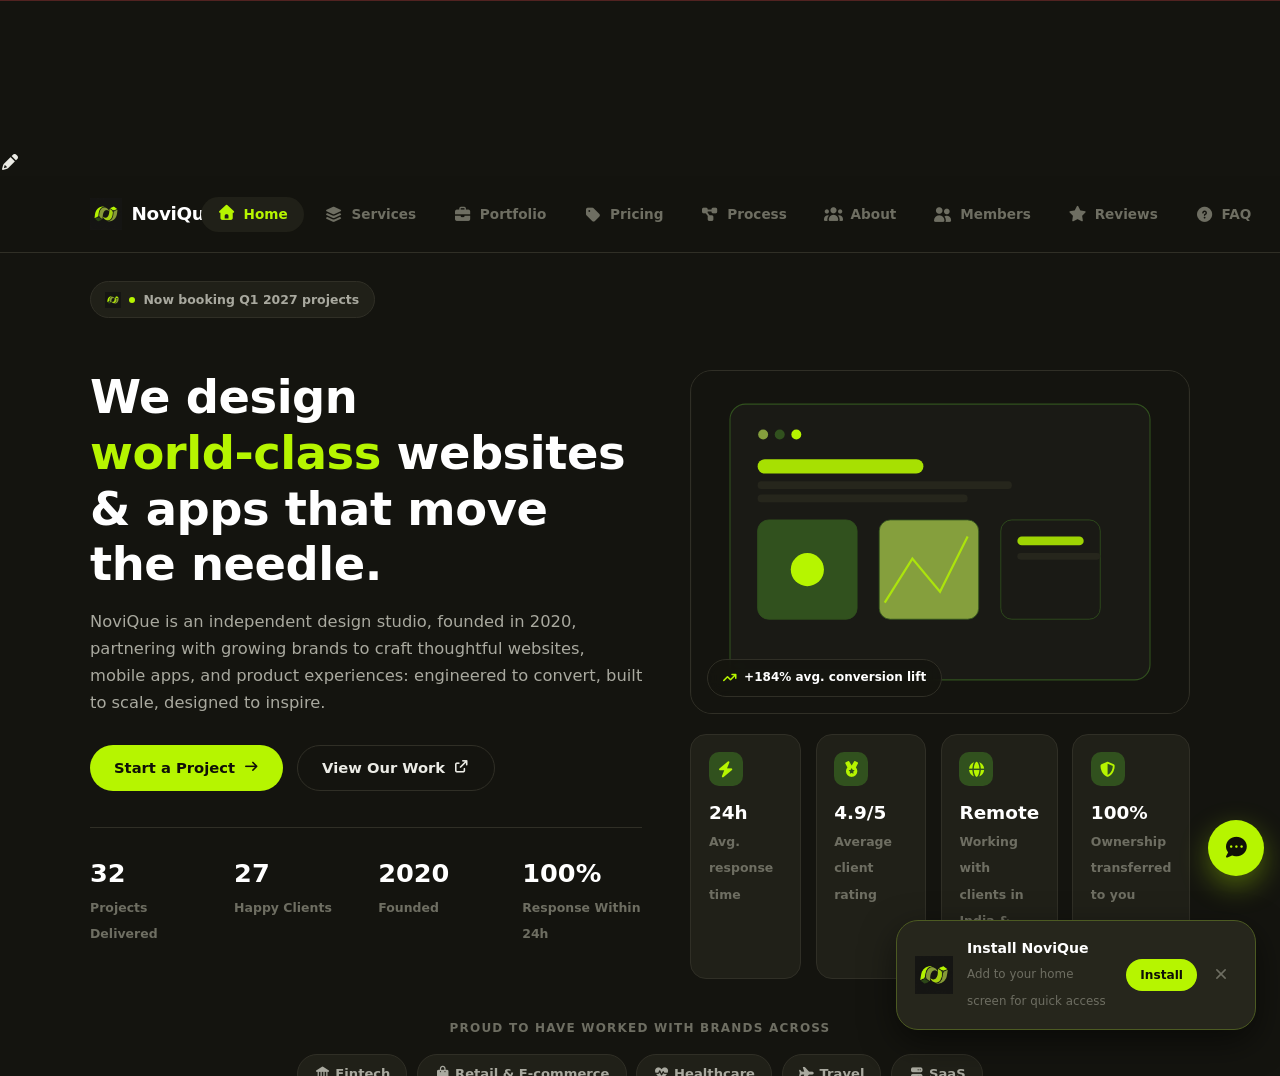
==== commit 3088c0b9: "Add files via upload" ====
--- a/index.html
+++ b/index.html
@@ -7,7 +7,7 @@
 <meta name="description" content="NoviQue is an independent design studio crafting thoughtful websites, apps, UI/UX and branding for growing brands. Designed to Inspire.">
 <meta name="keywords" content="digital agency, web design, web development, UI UX design, branding, mobile app design, AI solutions, SEO, digital marketing, India">
 <meta name="author" content="NoviQue">
-<meta name="theme-color" content="#14140F">
+<meta name="theme-color" content="#1A1A19">
 <meta name="color-scheme" content="dark">
 <meta name="application-name" content="NoviQue">
 <meta name="mobile-web-app-capable" content="yes">
@@ -49,6 +49,24 @@
 <body>
 <a href="#main" class="skip-link">Skip to content</a>
 
+<!-- Hand-drawn "whiteboard marker" distortion filters, used selectively on
+     larger decorative icons (service/mini-card/founder icons) for a
+     marker-drawn feel — never on small nav/tab-bar glyphs. -->
+<svg class="icon-sketch-defs" aria-hidden="true" focusable="false">
+  <filter id="sketchWobble" x="-30%" y="-30%" width="160%" height="160%">
+    <feTurbulence type="fractalNoise" baseFrequency="0.045 0.09" numOctaves="2" seed="7" result="noise"></feTurbulence>
+    <feDisplacementMap in="SourceGraphic" in2="noise" scale="2.6" xChannelSelector="R" yChannelSelector="G"></feDisplacementMap>
+  </filter>
+</svg>
+
+<!-- Doodle custom cursor: hand-drawn pencil tip + wobbly trailing ring.
+     Desktop / fine-pointer only — hidden on touch devices via CSS + JS
+     feature detection in js/doodle-cursor.js. -->
+<div class="doodle-cursor" id="doodleCursor" aria-hidden="true">
+  <i class="fa-solid fa-pencil" aria-hidden="true"></i>
+</div>
+<div class="doodle-ring" id="doodleRing" aria-hidden="true"></div>
+
 <div class="offline-banner" id="offlineBanner"><i class="fa-solid fa-wifi" aria-hidden="true"></i> You're offline — showing cached content</div>
 
 <div id="loader" aria-hidden="true">
@@ -76,6 +94,7 @@
         <button class="tab-btn" data-tab="pricing"><i class="fa-solid fa-tag" aria-hidden="true"></i> Pricing</button>
         <button class="tab-btn" data-tab="process"><i class="fa-solid fa-diagram-project" aria-hidden="true"></i> Process</button>
         <button class="tab-btn" data-tab="about"><i class="fa-solid fa-users" aria-hidden="true"></i> About</button>
+        <button class="tab-btn" data-tab="members"><i class="fa-solid fa-user-group" aria-hidden="true"></i> Members</button>
         <button class="tab-btn" data-tab="testimonials"><i class="fa-solid fa-star" aria-hidden="true"></i> Reviews</button>
         <button class="tab-btn" data-tab="faq"><i class="fa-solid fa-circle-question" aria-hidden="true"></i> FAQ</button>
         <button class="tab-btn" data-tab="contact"><i class="fa-solid fa-envelope" aria-hidden="true"></i> Contact</button>
@@ -205,7 +224,7 @@
             <h3>Website Design</h3>
             <p>Bespoke, conversion-focused websites that reflect your brand's ambition, from marketing sites to complex web platforms.</p>
             <div class="service-tags"><span>Figma</span><span>Design Systems</span><span>Responsive</span></div>
-            <div class="service-price-tag"><b class="price-inr" data-inr="24999">₹24,999</b><span>starting</span></div>
+            <div class="service-price-tag"><b class="price-inr" data-inr="8000">₹8,000</b><span>starting · 20% off first project</span></div>
           </div>
           <div class="service-card">
             <span class="service-num">02</span>
@@ -221,7 +240,7 @@
             <h3>Mobile App Design</h3>
             <p>Native and cross-platform app experiences engineered for delight, retention, and App Store-ready polish.</p>
             <div class="service-tags"><span>iOS</span><span>Android</span><span>Prototyping</span></div>
-            <div class="service-price-tag"><b class="price-inr" data-inr="59999">₹59,999</b><span>starting</span></div>
+            <div class="service-price-tag"><b class="price-inr" data-inr="10000">₹10,000</b><span>starting · free hosting for life</span></div>
           </div>
           <div class="service-card">
             <span class="service-num">04</span>
@@ -505,36 +524,39 @@
         </div>
 
         <div class="pricing-grid">
-          <div class="price-card">
-            <div class="price-tier">Starter</div>
-            <div class="price-amount"><b class="price-inr" data-inr="79999">₹79,999</b><span>/ project</span></div>
-            <div class="price-amount-usd price-usd-line" data-inr="79999">approx. $963 USD</div>
-            <p class="price-desc">For early-stage brands needing a polished, professional launchpad.</p>
+          <div class="price-card featured">
+            <span class="price-badge">Launch Offer · 20% Off</span>
+            <div class="price-tier">Website</div>
+            <div class="price-amount">
+              <span class="price-strike price-inr" data-inr="10000">₹10,000</span>
+              <b class="price-inr" data-inr="8000">₹8,000</b><span>/ project</span>
+            </div>
+            <div class="price-amount-usd price-usd-line" data-inr="8000">approx. $96 USD</div>
+            <p class="price-desc">A polished, conversion-ready website — first-order pricing, full ownership, nothing held back.</p>
             <ul class="price-features">
-              <li><i class="fa-solid fa-circle-check" aria-hidden="true"></i> Up to 5 custom pages</li>
-              <li><i class="fa-solid fa-circle-check" aria-hidden="true"></i> Responsive web design</li>
+              <li><i class="fa-solid fa-circle-check" aria-hidden="true"></i> Custom-designed, responsive website</li>
+              <li><i class="fa-solid fa-circle-check" aria-hidden="true"></i> 20% off on your first project</li>
+              <li><i class="fa-solid fa-circle-check" aria-hidden="true"></i> 2 free updates every week</li>
               <li><i class="fa-solid fa-circle-check" aria-hidden="true"></i> Basic SEO setup</li>
               <li><i class="fa-solid fa-circle-check" aria-hidden="true"></i> Content management system</li>
-              <li><i class="fa-solid fa-circle-check" aria-hidden="true"></i> 2 weeks turnaround</li>
-              <li><i class="fa-solid fa-circle-check" aria-hidden="true"></i> 30 days of support</li>
+              <li><i class="fa-solid fa-circle-check" aria-hidden="true"></i> Fast turnaround</li>
             </ul>
-            <button class="btn btn-outline btn-block" data-tab-link="contact">Get Started</button>
+            <button class="btn btn-primary btn-block" data-tab-link="contact">Get Started</button>
           </div>
 
           <div class="price-card featured">
             <span class="price-badge">Most Popular</span>
-            <div class="price-tier">Growth</div>
-            <div class="price-amount"><b class="price-inr" data-inr="219999">₹2,19,999</b><span>/ project</span></div>
-            <div class="price-amount-usd price-usd-line" data-inr="219999">approx. $2,650 USD</div>
-            <p class="price-desc">For growing companies that need a full brand &amp; product experience.</p>
+            <div class="price-tier">Mobile App</div>
+            <div class="price-amount"><b class="price-inr" data-inr="10000">₹10,000</b><span>/ project</span></div>
+            <div class="price-amount-usd price-usd-line" data-inr="10000">approx. $120 USD</div>
+            <p class="price-desc">A native or cross-platform app build, published and hosted for you at no extra cost, for life.</p>
             <ul class="price-features">
-              <li><i class="fa-solid fa-circle-check" aria-hidden="true"></i> Up to 15 custom pages</li>
-              <li><i class="fa-solid fa-circle-check" aria-hidden="true"></i> UI/UX design system</li>
-              <li><i class="fa-solid fa-circle-check" aria-hidden="true"></i> Advanced SEO &amp; analytics</li>
-              <li><i class="fa-solid fa-circle-check" aria-hidden="true"></i> CMS + headless architecture</li>
-              <li><i class="fa-solid fa-circle-check" aria-hidden="true"></i> Basic branding refresh</li>
-              <li><i class="fa-solid fa-circle-check" aria-hidden="true"></i> 6 weeks turnaround</li>
-              <li><i class="fa-solid fa-circle-check" aria-hidden="true"></i> 90 days of support</li>
+              <li><i class="fa-solid fa-circle-check" aria-hidden="true"></i> iOS &amp; Android-ready app build</li>
+              <li><i class="fa-solid fa-circle-check" aria-hidden="true"></i> 4 free updates every month</li>
+              <li><i class="fa-solid fa-circle-check" aria-hidden="true"></i> Free publishing to app stores</li>
+              <li><i class="fa-solid fa-circle-check" aria-hidden="true"></i> Free lifetime hosting</li>
+              <li><i class="fa-solid fa-circle-check" aria-hidden="true"></i> UI/UX design &amp; prototyping</li>
+              <li><i class="fa-solid fa-circle-check" aria-hidden="true"></i> Fast turnaround</li>
             </ul>
             <button class="btn btn-primary btn-block" data-tab-link="contact">Get Started</button>
           </div>
@@ -556,6 +578,7 @@
             <button class="btn btn-outline btn-block" data-tab-link="contact">Request a Quote</button>
           </div>
         </div>
+        <p class="pricing-fine-note">Launch pricing (₹8,000 website / ₹10,000 mobile app) applies to first projects with NoviQue. The 20% website discount is a one-time, first-order offer. Free update allowances cover reasonable content and minor design changes; larger scope changes are quoted separately.</p>
 
         <h3 class="pricing-addon-title">Add-ons &amp; retainers</h3>
         <div class="addon-grid">
@@ -645,7 +668,7 @@
           </div>
           <div class="about-copy">
             <p>NoviQue started in 2020 as a small design studio with a simple belief: most digital products settle for "good enough." We didn't want to build good enough. We wanted to build the kind of work our clients are genuinely proud to show off.</p>
-            <p>We're a small, hands-on team of designers, engineers, and strategists working directly with founders and growing teams to ship websites and apps that actually move business metrics, not just fill a portfolio. No account managers, no hand-offs: you work with the people actually building your project.</p>
+            <p>We're a small, hands-on team of designers, engineers, and strategists led by founder <b>Rajdeep Singh</b>, working directly with founders and growing teams to ship websites and apps that actually move business metrics, not just fill a portfolio. No account managers, no hand-offs: you work with the people actually building your project.</p>
             <div class="about-values">
               <div class="about-value">
                 <i class="fa-solid fa-bullseye" aria-hidden="true"></i>
@@ -721,6 +744,73 @@
       </div>
     </section>
 
+    <!-- ============ MEMBERS ============ -->
+    <section class="page" id="page-members" data-page="members">
+      <div class="container page-inner">
+        <div class="page-hero">
+          <span class="eyebrow">The Team</span>
+          <h2>Meet the people behind NoviQue.</h2>
+          <p>A small, hands-on team — and always open to adding sharp designers, engineers, and strategists who care about craft.</p>
+        </div>
+
+        <div class="founder-card">
+          <div class="founder-avatar">RS</div>
+          <div class="founder-info">
+            <b>Rajdeep Singh</b>
+            <span>Founder, NoviQue</span>
+            <p>Leads NoviQue's design and engineering direction, working directly with clients from first call to final launch.</p>
+          </div>
+        </div>
+
+        <h3 class="pricing-addon-title">Join the team</h3>
+        <p class="members-apply-intro">Think you'd be a good fit? Fill in the form below and your application goes straight to our WhatsApp — we'll get back to you personally.</p>
+
+        <form class="contact-form" id="applyForm" novalidate>
+          <div class="form-success" id="applySuccess"><i class="fa-solid fa-circle-check" aria-hidden="true"></i> Thanks, your application is on its way to us on WhatsApp.</div>
+          <div class="form-row">
+            <div class="form-group">
+              <label for="afname">Full Name</label>
+              <input type="text" id="afname" name="afname" placeholder="Your full name" required autocomplete="name">
+            </div>
+            <div class="form-group">
+              <label for="afemail">Email Address</label>
+              <input type="email" id="afemail" name="afemail" placeholder="you@email.com" required autocomplete="email">
+            </div>
+          </div>
+          <div class="form-row">
+            <div class="form-group">
+              <label for="afphone">Phone / WhatsApp</label>
+              <input type="tel" id="afphone" name="afphone" placeholder="+91 XXXXX XXXXX" autocomplete="tel">
+            </div>
+            <div class="form-group">
+              <label for="afrole">Role You're Applying For</label>
+              <select id="afrole" name="afrole">
+                <option>Web Designer</option>
+                <option>Web Developer</option>
+                <option>Mobile App Developer</option>
+                <option>UI/UX Designer</option>
+                <option>Brand / Graphic Designer</option>
+                <option>AI / ML Engineer</option>
+                <option>Digital Marketer</option>
+                <option>SEO Specialist</option>
+                <option>Other</option>
+              </select>
+            </div>
+          </div>
+          <div class="form-group">
+            <label for="afportfolio">Portfolio / LinkedIn / GitHub Link</label>
+            <input type="text" id="afportfolio" name="afportfolio" placeholder="https://...">
+          </div>
+          <div class="form-group">
+            <label for="afmessage">Why do you want to join NoviQue?</label>
+            <textarea id="afmessage" name="afmessage" placeholder="Tell us about your experience and why you'd be a good fit..." required></textarea>
+          </div>
+          <button type="submit" class="btn btn-primary btn-block">Submit Application <i class="fa-brands fa-whatsapp" aria-hidden="true"></i></button>
+          <p class="form-note">Submitting opens WhatsApp with your application pre-filled to send to our team — nothing is stored on our servers.</p>
+        </form>
+      </div>
+    </section>
+
     <!-- ============ FAQ ============ -->
     <section class="page" id="page-faq" data-page="faq">
       <div class="container page-inner">
@@ -778,11 +868,11 @@
         </div>
         <div class="contact-detail">
           <i class="fa-solid fa-phone" aria-hidden="true"></i>
-          <div><a href="tel:+919366915733">+91 93669 15733</a><span>Mon to Sat, 10am to 7pm IST</span></div>
+          <div><a href="tel:+917005966672">+91 70059 66672</a><span>Mon to Sat, 10am to 7pm IST</span></div>
         </div>
         <div class="contact-detail">
           <i class="fa-brands fa-whatsapp" aria-hidden="true"></i>
-          <div><a href="https://wa.me/919366915733" target="_blank" rel="noopener">+91 93669 15733</a><span>Chat with us on WhatsApp</span></div>
+          <div><a href="https://wa.me/917005966672" target="_blank" rel="noopener">+91 70059 66672</a><span>Chat with us on WhatsApp</span></div>
         </div>
         <div class="contact-detail">
           <i class="fa-solid fa-location-dot" aria-hidden="true"></i>
@@ -790,9 +880,9 @@
         </div>
 
         <div class="contact-quick-row">
-          <a class="contact-quick whatsapp" href="https://wa.me/919366915733" target="_blank" rel="noopener"><i class="fa-brands fa-whatsapp" aria-hidden="true"></i> WhatsApp</a>
+          <a class="contact-quick whatsapp" href="https://wa.me/917005966672" target="_blank" rel="noopener"><i class="fa-brands fa-whatsapp" aria-hidden="true"></i> WhatsApp</a>
           <a class="contact-quick mail" href="mailto:novique.team@gmail.com"><i class="fa-solid fa-envelope" aria-hidden="true"></i> Email</a>
-          <a class="contact-quick call" href="tel:+919366915733"><i class="fa-solid fa-phone" aria-hidden="true"></i> Call</a>
+          <a class="contact-quick call" href="tel:+917005966672"><i class="fa-solid fa-phone" aria-hidden="true"></i> Call</a>
         </div>
 
         <div class="contact-social">
@@ -854,7 +944,7 @@
 
         <div class="mini-footer">
           <img src="assets/img/logo.png" alt="">
-          <p>NoviQue Studio · novique.team@gmail.com · +91 93669 15733</p>
+          <p>NoviQue Studio · novique.team@gmail.com · +91 70059 66672</p>
           <p>&copy; <span id="yearContact"></span> NoviQue. All rights reserved.</p>
         </div>
       </div>
@@ -881,6 +971,7 @@
     <div class="more-sheet-grid">
       <button class="more-sheet-item" data-tab="process"><i class="fa-solid fa-diagram-project" aria-hidden="true"></i> Process</button>
       <button class="more-sheet-item" data-tab="about"><i class="fa-solid fa-users" aria-hidden="true"></i> About</button>
+      <button class="more-sheet-item" data-tab="members"><i class="fa-solid fa-user-group" aria-hidden="true"></i> Members</button>
       <button class="more-sheet-item" data-tab="testimonials"><i class="fa-solid fa-star" aria-hidden="true"></i> Reviews</button>
       <button class="more-sheet-item" data-tab="faq"><i class="fa-solid fa-circle-question" aria-hidden="true"></i> FAQ</button>
       <button class="more-sheet-item" data-tab="contact"><i class="fa-solid fa-envelope" aria-hidden="true"></i> Contact</button>
@@ -946,9 +1037,11 @@
     </button>
   </form>
 
-  <div class="nova-foot">Nova can make mistakes. Built by <span>NoviQue</span> · v1.0</div>
+  <div class="nova-foot">Nova can make mistakes. Built by <span>NoviQue</span> · v1.5</div>
 </div>
 
+<script src="js/config.openrouter.js"></script>
 <script src="js/app.js"></script>
+<script src="js/doodle-cursor.js"></script>
 </body>
 </html>
